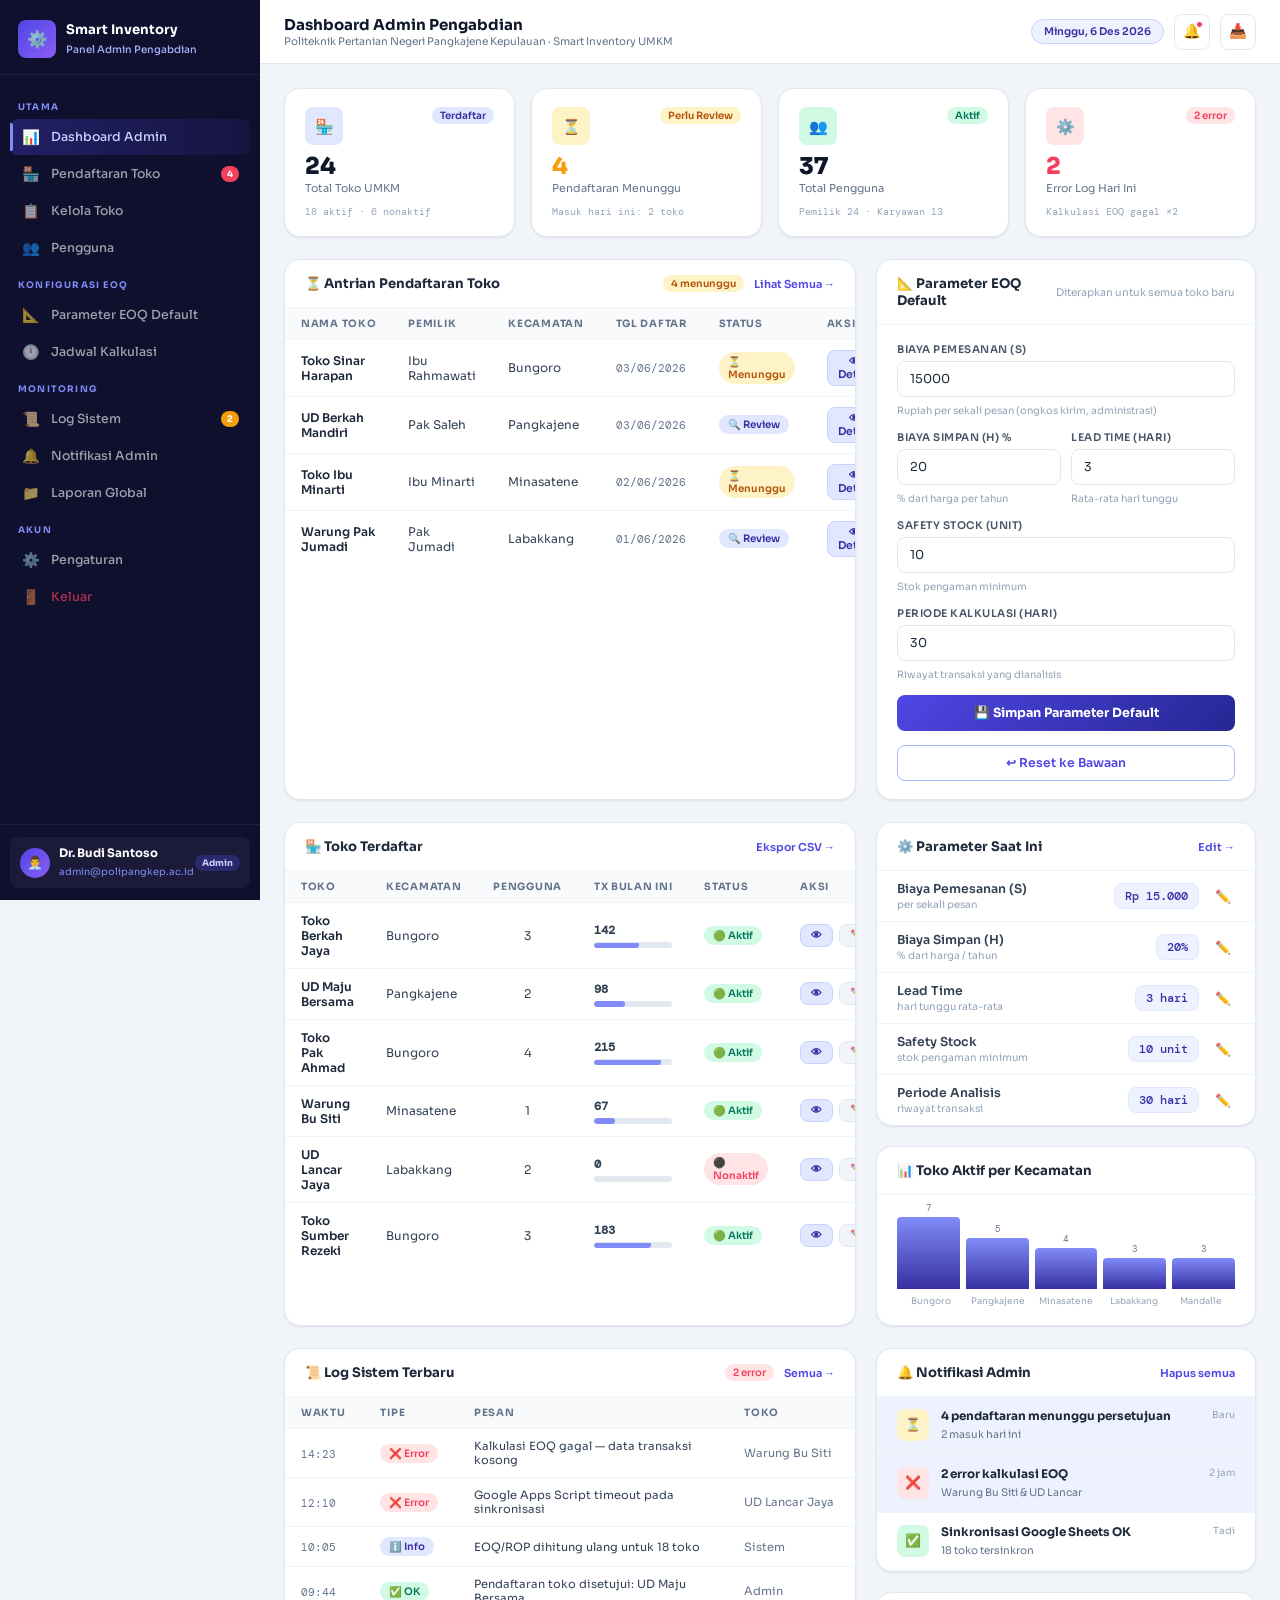
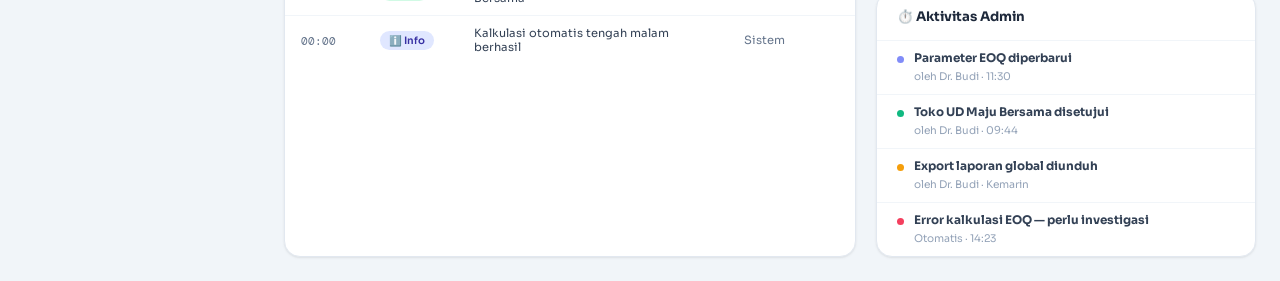
==== admin.html @ 061afb1c "Add files via upload" ====
<!DOCTYPE html>
<html lang="id">
<head>
  <meta charset="UTF-8" />
  <meta name="viewport" content="width=device-width, initial-scale=1.0" />
  <title>Admin Pengabdian — Smart Inventory UMKM Pangkep</title>
  <link rel="preconnect" href="https://fonts.googleapis.com" />
  <link href="https://fonts.googleapis.com/css2?family=Sora:wght@400;500;600;700;800&family=DM+Mono:wght@400;500&display=swap" rel="stylesheet" />
  <style>
    :root {
      --indigo-950: #0f0f2e;
      --indigo-900: #13143d;
      --indigo-800: #1a1c52;
      --indigo-700: #252793;
      --indigo-600: #3730a3;
      --indigo-500: #4f46e5;
      --indigo-400: #818cf8;
      --indigo-300: #a5b4fc;
      --indigo-200: #c7d2fe;
      --indigo-100: #e0e7ff;
      --indigo-50:  #eef2ff;

      --violet-500: #8b5cf6;
      --violet-100: #ede9fe;

      --emerald-500: #10b981;
      --emerald-100: #d1fae5;
      --emerald-50:  #ecfdf5;

      --amber-500: #f59e0b;
      --amber-400: #fbbf24;
      --amber-100: #fef3c7;

      --rose-500:  #f43f5e;
      --rose-100:  #ffe4e6;

      --slate-900: #0f172a;
      --slate-800: #1e293b;
      --slate-700: #334155;
      --slate-600: #475569;
      --slate-500: #64748b;
      --slate-400: #94a3b8;
      --slate-300: #cbd5e1;
      --slate-200: #e2e8f0;
      --slate-100: #f1f5f9;
      --slate-50:  #f8fafc;
      --white:     #ffffff;

      --sidebar-w: 260px;
      --topbar-h:  64px;
      --r-sm: 8px; --r-md: 12px; --r-lg: 16px;
      --shadow-sm: 0 1px 3px rgba(0,0,0,.06),0 1px 2px rgba(0,0,0,.04);
      --shadow-md: 0 4px 12px rgba(0,0,0,.08),0 2px 4px rgba(0,0,0,.04);
    }

    *, *::before, *::after { box-sizing: border-box; margin: 0; padding: 0; }
    html { font-size: 15px; }
    body {
      font-family: 'Sora', sans-serif;
      background: var(--slate-100);
      color: var(--slate-800);
      min-height: 100vh;
      display: flex;
    }

    /* ── SIDEBAR ── */
    .sidebar {
      width: var(--sidebar-w);
      min-height: 100vh;
      background: var(--indigo-950);
      position: fixed; top: 0; left: 0;
      display: flex; flex-direction: column;
      z-index: 100;
      transition: transform .3s;
    }
    .sb-brand {
      padding: 20px 18px 16px;
      border-bottom: 1px solid rgba(255,255,255,.07);
      display: flex; align-items: center; gap: 10px;
    }
    .sb-brand-icon {
      width: 38px; height: 38px;
      background: linear-gradient(135deg, var(--indigo-500), var(--violet-500));
      border-radius: var(--r-sm);
      display: grid; place-items: center;
      font-size: 1.1rem; flex-shrink: 0;
    }
    .sb-brand-text strong { display: block; font-size: .88rem; font-weight: 700; color: var(--white); }
    .sb-brand-text span   { font-size: .68rem; color: var(--indigo-300); font-weight: 500; }

    .sb-nav { flex: 1; padding: 14px 10px; display: flex; flex-direction: column; gap: 1px; overflow-y: auto; }
    .sb-section { font-size: .6rem; font-weight: 700; letter-spacing: 1.2px; text-transform: uppercase; color: var(--indigo-400); padding: 12px 8px 5px; }
    .sb-item {
      display: flex; align-items: center; gap: 10px;
      padding: 9px 11px; border-radius: var(--r-sm);
      color: rgba(255,255,255,.6); font-size: .83rem; font-weight: 500;
      cursor: pointer; text-decoration: none;
      transition: background .15s, color .15s;
      position: relative;
    }
    .sb-item:hover { background: rgba(255,255,255,.06); color: var(--white); }
    .sb-item.active {
      background: linear-gradient(90deg, rgba(79,70,229,.3), rgba(79,70,229,.1));
      color: var(--indigo-200);
    }
    .sb-item.active::before {
      content: ''; position: absolute; left: 0; top: 4px; bottom: 4px;
      width: 3px; background: var(--indigo-400); border-radius: 0 2px 2px 0;
    }
    .sb-icon { font-size: .95rem; width: 20px; text-align: center; flex-shrink: 0; }
    .sb-badge {
      margin-left: auto; background: var(--rose-500); color: white;
      font-size: .6rem; font-weight: 700; padding: 2px 6px; border-radius: 20px;
    }
    .sb-badge.amber { background: var(--amber-500); }

    .sb-footer {
      padding: 12px 10px;
      border-top: 1px solid rgba(255,255,255,.07);
    }
    .sb-profile {
      display: flex; align-items: center; gap: 9px;
      padding: 9px 10px; border-radius: var(--r-sm);
      background: rgba(255,255,255,.05); cursor: pointer;
      transition: background .15s;
    }
    .sb-profile:hover { background: rgba(255,255,255,.09); }
    .sb-avatar {
      width: 30px; height: 30px; border-radius: 50%;
      background: linear-gradient(135deg, var(--indigo-500), var(--violet-500));
      display: grid; place-items: center; font-size: .85rem; flex-shrink: 0;
    }
    .sb-profile-meta { flex: 1; min-width: 0; }
    .sb-profile-meta strong { display: block; font-size: .78rem; color: var(--white); white-space: nowrap; overflow: hidden; text-overflow: ellipsis; }
    .sb-profile-meta span { font-size: .65rem; color: var(--indigo-400); }
    .sb-role-chip {
      font-size: .6rem; font-weight: 700; padding: 2px 7px;
      background: rgba(79,70,229,.3); color: var(--indigo-200);
      border-radius: 20px; white-space: nowrap;
    }

    /* ── MAIN ── */
    .main { margin-left: var(--sidebar-w); flex: 1; display: flex; flex-direction: column; min-height: 100vh; }

    /* ── TOPBAR ── */
    .topbar {
      height: var(--topbar-h); background: var(--white);
      border-bottom: 1px solid var(--slate-200);
      display: flex; align-items: center; padding: 0 24px; gap: 14px;
      position: sticky; top: 0; z-index: 50;
    }
    .topbar-title { flex: 1; }
    .topbar-title h1 { font-size: 1rem; font-weight: 700; color: var(--slate-900); }
    .topbar-title p  { font-size: .7rem; color: var(--slate-500); margin-top: 1px; }
    .tb-right { display: flex; align-items: center; gap: 10px; }
    .tb-chip {
      font-size: .7rem; font-weight: 600; padding: 5px 12px;
      border-radius: 20px; border: 1.5px solid var(--indigo-200);
      background: var(--indigo-50); color: var(--indigo-600);
    }
    .tb-btn {
      width: 36px; height: 36px; border-radius: var(--r-sm);
      border: 1px solid var(--slate-200); background: transparent;
      cursor: pointer; display: grid; place-items: center; font-size: .95rem;
      color: var(--slate-500); transition: background .14s; position: relative;
    }
    .tb-btn:hover { background: var(--slate-50); }
    .tb-dot {
      position: absolute; top: 6px; right: 6px;
      width: 7px; height: 7px; background: var(--rose-500);
      border-radius: 50%; border: 1.5px solid white;
    }

    /* ── CONTENT ── */
    .page { flex: 1; padding: 24px; display: flex; flex-direction: column; gap: 22px; }

    /* ── STATS ── */
    .stats-row { display: grid; grid-template-columns: repeat(4,1fr); gap: 16px; }
    .stat {
      background: var(--white); border-radius: var(--r-lg);
      border: 1px solid var(--slate-200); padding: 18px 20px;
      display: flex; flex-direction: column; gap: 10px;
      box-shadow: var(--shadow-sm); transition: box-shadow .2s, transform .2s;
      animation: up .4s ease both;
    }
    .stat:nth-child(1){animation-delay:.05s}
    .stat:nth-child(2){animation-delay:.10s}
    .stat:nth-child(3){animation-delay:.15s}
    .stat:nth-child(4){animation-delay:.20s}
    .stat:hover { box-shadow: var(--shadow-md); transform: translateY(-2px); }
    @keyframes up { from{opacity:0;transform:translateY(12px)} to{opacity:1;transform:translateY(0)} }
    .stat-top { display: flex; align-items: flex-start; justify-content: space-between; }
    .stat-ico {
      width: 38px; height: 38px; border-radius: var(--r-sm);
      display: grid; place-items: center; font-size: 1rem; flex-shrink: 0;
    }
    .ico-indigo { background: var(--indigo-100); color: var(--indigo-600); }
    .ico-amber  { background: var(--amber-100);  color: #b45309; }
    .ico-rose   { background: var(--rose-100);   color: var(--rose-500); }
    .ico-emerald{ background: var(--emerald-100);color: #047857; }
    .stat-val { font-size: 1.55rem; font-weight: 800; color: var(--slate-900); line-height: 1; }
    .stat-lbl { font-size: .73rem; color: var(--slate-500); margin-top: 3px; }
    .stat-sub { font-size: .68rem; color: var(--slate-400); font-family: 'DM Mono',monospace; }
    .chip-sm {
      font-size: .67rem; font-weight: 600; padding: 2px 8px; border-radius: 20px;
    }
    .chip-green  { background: var(--emerald-100); color: #047857; }
    .chip-amber  { background: var(--amber-100);   color: #b45309; }
    .chip-rose   { background: var(--rose-100);    color: var(--rose-500); }
    .chip-indigo { background: var(--indigo-100);  color: var(--indigo-600); }

    /* ── TWO-COL ── */
    .two-col   { display: grid; grid-template-columns: 1fr 380px; gap: 20px; }
    .three-col { display: grid; grid-template-columns: 1fr 1fr 1fr; gap: 20px; }

    /* ── CARD ── */
    .card {
      background: var(--white); border-radius: var(--r-lg);
      border: 1px solid var(--slate-200); box-shadow: var(--shadow-sm);
      overflow: hidden; animation: up .45s ease both; animation-delay: .25s;
    }
    .card-head {
      padding: 15px 20px; border-bottom: 1px solid var(--slate-100);
      display: flex; align-items: center; gap: 10px;
    }
    .card-head h3 { flex: 1; font-size: .88rem; font-weight: 700; color: var(--slate-800); }
    .card-head p  { font-size: .7rem; color: var(--slate-400); }
    .c-link { font-size: .73rem; color: var(--indigo-500); font-weight: 600; cursor: pointer; text-decoration: none; }
    .c-link:hover { color: var(--indigo-700); }

    /* ── TABEL ── */
    .tw { overflow-x: auto; }
    table { width: 100%; border-collapse: collapse; }
    thead th {
      background: var(--slate-50); padding: 9px 16px;
      font-size: .67rem; font-weight: 700; text-transform: uppercase;
      letter-spacing: .7px; color: var(--slate-500); text-align: left; white-space: nowrap;
    }
    tbody tr { border-top: 1px solid var(--slate-100); transition: background .1s; }
    tbody tr:hover { background: var(--slate-50); }
    tbody td { padding: 10px 16px; font-size: .8rem; color: var(--slate-700); }
    .td-bold { font-weight: 600; color: var(--slate-800); }
    .td-mono { font-family: 'DM Mono',monospace; font-size: .72rem; color: var(--slate-500); }

    /* ── STATUS BADGE ── */
    .badge { display: inline-flex; align-items: center; gap: 4px; padding: 3px 9px; border-radius: 20px; font-size: .68rem; font-weight: 600; }
    .b-pending  { background:#fef3c7; color:#b45309; }
    .b-aktif    { background: var(--emerald-100); color:#047857; }
    .b-nonaktif { background: var(--rose-100);    color:var(--rose-500); }
    .b-review   { background: var(--indigo-100);  color:var(--indigo-600); }

    /* ── ACTION BTNS ── */
    .act-row { display: flex; gap: 6px; }
    .act-btn {
      padding: 4px 10px; border-radius: var(--r-sm);
      border: 1px solid transparent; font-size: .72rem; font-weight: 600;
      cursor: pointer; font-family: inherit; transition: all .14s;
    }
    .act-approve { background: var(--emerald-100); color: #047857; border-color: #a7f3d0; }
    .act-approve:hover { background: #a7f3d0; }
    .act-reject  { background: var(--rose-100);    color: var(--rose-500); border-color: #fecdd3; }
    .act-reject:hover  { background: #fecdd3; }
    .act-view    { background: var(--indigo-100);  color: var(--indigo-600); border-color: var(--indigo-200); }
    .act-view:hover    { background: var(--indigo-200); }
    .act-edit    { background: var(--slate-100);   color: var(--slate-600); border-color: var(--slate-200); }
    .act-edit:hover    { background: var(--slate-200); }

    /* ── EOQ DEFAULT FORM ── */
    .eoq-form { padding: 18px 20px; display: flex; flex-direction: column; gap: 14px; }
    .fg { display: flex; flex-direction: column; gap: 5px; }
    .fl { font-size: .7rem; font-weight: 600; color: var(--slate-600); text-transform: uppercase; letter-spacing: .5px; }
    .fc {
      width: 100%; padding: 9px 12px;
      border: 1px solid var(--slate-200); border-radius: var(--r-sm);
      font-family: inherit; font-size: .82rem; color: var(--slate-800);
      background: var(--white); outline: none;
      transition: border-color .15s, box-shadow .15s;
    }
    .fc:focus { border-color: var(--indigo-400); box-shadow: 0 0 0 3px rgba(99,102,241,.12); }
    .fc-hint { font-size: .67rem; color: var(--slate-400); margin-top: 2px; }
    .fc-row { display: grid; grid-template-columns: 1fr 1fr; gap: 10px; }
    .btn-primary {
      width: 100%; padding: 10px;
      background: linear-gradient(135deg, var(--indigo-500), var(--indigo-700));
      color: white; border: none; border-radius: var(--r-sm);
      font-family: inherit; font-size: .84rem; font-weight: 700;
      cursor: pointer; transition: opacity .15s, transform .1s;
      display: flex; align-items: center; justify-content: center; gap: 8px;
    }
    .btn-primary:hover  { opacity: .9; }
    .btn-primary:active { transform: scale(.98); }
    .btn-secondary {
      width: 100%; padding: 9px;
      background: transparent; color: var(--indigo-500);
      border: 1.5px solid var(--indigo-300); border-radius: var(--r-sm);
      font-family: inherit; font-size: .82rem; font-weight: 600;
      cursor: pointer; transition: background .14s;
    }
    .btn-secondary:hover { background: var(--indigo-50); }

    /* ── EOQ PARAM TABLE ── */
    .eoq-params { display: flex; flex-direction: column; }
    .eoq-param-row {
      display: flex; align-items: center; padding: 10px 20px;
      border-bottom: 1px solid var(--slate-100); gap: 12px;
      transition: background .1s;
    }
    .eoq-param-row:hover { background: var(--slate-50); }
    .eoq-param-row:last-child { border-bottom: none; }
    .epr-left { flex: 1; }
    .epr-name { font-size: .82rem; font-weight: 600; color: var(--slate-700); }
    .epr-desc { font-size: .68rem; color: var(--slate-400); margin-top: 1px; }
    .epr-val {
      font-family: 'DM Mono',monospace; font-size: .82rem; font-weight: 500;
      color: var(--indigo-600); background: var(--indigo-50);
      padding: 4px 10px; border-radius: var(--r-sm);
      border: 1px solid var(--indigo-100); white-space: nowrap;
    }
    .epr-edit { background: none; border: none; cursor: pointer; font-size: .85rem; color: var(--slate-400); padding: 4px; border-radius: 4px; transition: color .12s, background .12s; }
    .epr-edit:hover { color: var(--indigo-500); background: var(--indigo-50); }

    /* ── PROGRESS BAR ── */
    .prog-wrap { height: 6px; background: var(--slate-200); border-radius: 3px; overflow: hidden; margin-top: 4px; }
    .prog-fill  { height: 100%; border-radius: 3px; transition: width .6s ease; }

    /* ── ACTIVITY TINY ── */
    .tiny-feed { display: flex; flex-direction: column; max-height: 320px; overflow-y: auto; }
    .tiny-item {
      display: flex; align-items: flex-start; gap: 10px;
      padding: 10px 20px; border-bottom: 1px solid var(--slate-100);
      transition: background .1s;
    }
    .tiny-item:hover { background: var(--slate-50); }
    .tiny-item:last-child { border-bottom: none; }
    .tiny-dot { width: 7px; height: 7px; border-radius: 50%; margin-top: 5px; flex-shrink: 0; }
    .d-indigo  { background: var(--indigo-400); }
    .d-emerald { background: var(--emerald-500); }
    .d-amber   { background: var(--amber-500); }
    .d-rose    { background: var(--rose-500); }
    .tiny-body { flex: 1; }
    .tiny-body strong { font-size: .79rem; color: var(--slate-700); display: block; }
    .tiny-body span   { font-size: .7rem; color: var(--slate-400); }
    .tiny-time { font-size: .67rem; color: var(--slate-400); white-space: nowrap; }

    /* ── NOTIF PANEL ── */
    .alert-row {
      display: flex; gap: 12px; padding: 12px 20px;
      border-bottom: 1px solid var(--slate-100); align-items: flex-start;
      transition: background .1s; cursor: pointer;
    }
    .alert-row:hover { background: var(--slate-50); }
    .alert-row.unread { background: var(--indigo-50); }
    .alert-ico {
      width: 32px; height: 32px; border-radius: var(--r-sm);
      display: grid; place-items: center; font-size: .85rem; flex-shrink: 0;
    }
    .alert-body { flex: 1; }
    .alert-body strong { font-size: .79rem; color: var(--slate-800); display: block; }
    .alert-body span   { font-size: .7rem; color: var(--slate-500); }
    .alert-t { font-size: .65rem; color: var(--slate-400); white-space: nowrap; }

    /* ── CHART MINI ── */
    .mini-chart { padding: 14px 20px 18px; }
    .mc-labels { display: flex; justify-content: space-between; font-size: .65rem; color: var(--slate-400); margin-top: 6px; }
    .mc-bars { display: flex; align-items: flex-end; gap: 6px; height: 80px; }
    .mc-bar-wrap { flex: 1; display: flex; flex-direction: column; align-items: center; gap: 3px; }
    .mc-bar {
      width: 100%; border-radius: 4px 4px 0 0;
      transition: opacity .15s; cursor: pointer;
    }
    .mc-bar:hover { opacity: .8; }
    .mc-bar-lbl { font-size: .63rem; color: var(--slate-500); font-family: 'DM Mono',monospace; }

    /* ── MODAL OVERLAY ── */
    .modal-bg {
      display: none; position: fixed; inset: 0;
      background: rgba(15,23,42,.5); backdrop-filter: blur(4px);
      z-index: 500; align-items: center; justify-content: center;
    }
    .modal-bg.open { display: flex; animation: fadeIn .2s ease; }
    @keyframes fadeIn { from{opacity:0} to{opacity:1} }
    .modal {
      background: var(--white); border-radius: var(--r-lg); width: 460px; max-width: 96vw;
      box-shadow: 0 20px 60px rgba(0,0,0,.15); animation: scaleIn .2s ease;
    }
    @keyframes scaleIn { from{transform:scale(.95);opacity:0} to{transform:scale(1);opacity:1} }
    .modal-head {
      padding: 18px 20px; border-bottom: 1px solid var(--slate-200);
      display: flex; align-items: center; gap: 10px;
    }
    .modal-head h3 { flex: 1; font-size: .92rem; font-weight: 700; }
    .modal-close {
      background: none; border: none; cursor: pointer; font-size: 1.1rem;
      color: var(--slate-400); transition: color .12s;
    }
    .modal-close:hover { color: var(--slate-700); }
    .modal-body { padding: 20px; display: flex; flex-direction: column; gap: 14px; }
    .modal-info-row { display: flex; align-items: flex-start; gap: 12px; }
    .modal-info-icon {
      width: 38px; height: 38px; border-radius: var(--r-sm);
      background: var(--indigo-100); color: var(--indigo-600);
      display: grid; place-items: center; font-size: 1rem; flex-shrink: 0;
    }
    .modal-info-text strong { font-size: .85rem; color: var(--slate-800); display: block; }
    .modal-info-text span   { font-size: .75rem; color: var(--slate-500); }
    .modal-detail-grid { display: grid; grid-template-columns: 1fr 1fr; gap: 10px; }
    .modal-detail-item { background: var(--slate-50); border-radius: var(--r-sm); padding: 10px 12px; }
    .modal-detail-item .key { font-size: .67rem; text-transform: uppercase; letter-spacing: .5px; color: var(--slate-500); font-weight: 600; }
    .modal-detail-item .val { font-size: .82rem; font-weight: 600; color: var(--slate-700); margin-top: 3px; }
    .modal-foot { padding: 14px 20px; border-top: 1px solid var(--slate-100); display: flex; gap: 10px; }
    .btn-approve { flex: 1; padding: 10px; background: var(--emerald-500); color: white; border: none; border-radius: var(--r-sm); font-family: inherit; font-size: .83rem; font-weight: 700; cursor: pointer; transition: opacity .14s; }
    .btn-approve:hover { opacity: .88; }
    .btn-reject  { flex: 1; padding: 10px; background: var(--rose-100); color: var(--rose-500); border: 1px solid #fecdd3; border-radius: var(--r-sm); font-family: inherit; font-size: .83rem; font-weight: 700; cursor: pointer; transition: background .14s; }
    .btn-reject:hover { background: #fecdd3; }

    /* ── MOBILE ── */
    .mob-overlay { display: none; position: fixed; inset: 0; background: rgba(0,0,0,.4); z-index: 99; }
    .mob-toggle {
      display: none; position: fixed; bottom: 20px; right: 20px;
      width: 46px; height: 46px; background: var(--indigo-600); border-radius: 50%;
      border: none; color: white; font-size: 1.2rem; cursor: pointer; z-index: 200;
      box-shadow: 0 4px 16px rgba(79,70,229,.4);
    }
    ::-webkit-scrollbar { width: 5px; height: 5px; }
    ::-webkit-scrollbar-thumb { background: var(--slate-300); border-radius: 10px; }

    @media(max-width:1100px) {
      .stats-row { grid-template-columns: repeat(2,1fr); }
      .two-col, .three-col { grid-template-columns: 1fr; }
    }
    @media(max-width:768px) {
      .sidebar { transform: translateX(-100%); }
      .sidebar.open { transform: translateX(0); }
      .mob-overlay.open { display: block; }
      .main { margin-left: 0; }
      .mob-toggle { display: grid; place-items: center; }
      .page { padding: 14px; }
    }
  </style>
</head>
<body>

<div class="mob-overlay" id="overlay" onclick="toggleSB()"></div>

<!-- ═══ SIDEBAR ═══ -->
<aside class="sidebar" id="sidebar">
  <div class="sb-brand">
    <div class="sb-brand-icon">⚙️</div>
    <div class="sb-brand-text">
      <strong>Smart Inventory</strong>
      <span>Panel Admin Pengabdian</span>
    </div>
  </div>

  <nav class="sb-nav">
    <div class="sb-section">Utama</div>
    <a class="sb-item active" onclick="nav(this,'dashboard')">
      <span class="sb-icon">📊</span> Dashboard Admin
    </a>
    <a class="sb-item" onclick="nav(this,'pendaftaran')">
      <span class="sb-icon">🏪</span> Pendaftaran Toko
      <span class="sb-badge">4</span>
    </a>
    <a class="sb-item" onclick="nav(this,'toko')">
      <span class="sb-icon">📋</span> Kelola Toko
    </a>
    <a class="sb-item" onclick="nav(this,'pengguna')">
      <span class="sb-icon">👥</span> Pengguna
    </a>

    <div class="sb-section">Konfigurasi EOQ</div>
    <a class="sb-item" onclick="nav(this,'eoq-default')">
      <span class="sb-icon">📐</span> Parameter EOQ Default
    </a>
    <a class="sb-item" onclick="nav(this,'jadwal')">
      <span class="sb-icon">🕛</span> Jadwal Kalkulasi
    </a>

    <div class="sb-section">Monitoring</div>
    <a class="sb-item" onclick="nav(this,'log')">
      <span class="sb-icon">📜</span> Log Sistem
      <span class="sb-badge amber">2</span>
    </a>
    <a class="sb-item" onclick="nav(this,'notif-admin')">
      <span class="sb-icon">🔔</span> Notifikasi Admin
    </a>
    <a class="sb-item" onclick="nav(this,'laporan')">
      <span class="sb-icon">📁</span> Laporan Global
    </a>

    <div class="sb-section">Akun</div>
    <a class="sb-item" onclick="nav(this,'pengaturan')">
      <span class="sb-icon">⚙️</span> Pengaturan
    </a>
    <a class="sb-item" onclick="doLogout()" style="color:rgba(244,63,94,.7)">
      <span class="sb-icon">🚪</span> Keluar
    </a>
  </nav>

  <div class="sb-footer">
    <div class="sb-profile">
      <div class="sb-avatar">👨‍💼</div>
      <div class="sb-profile-meta">
        <strong>Dr. Budi Santoso</strong>
        <span>admin@polipangkep.ac.id</span>
      </div>
      <span class="sb-role-chip">Admin</span>
    </div>
  </div>
</aside>

<!-- ═══ MAIN ═══ -->
<div class="main">

  <header class="topbar">
    <div class="topbar-title">
      <h1 id="page-title">Dashboard Admin Pengabdian</h1>
      <p id="page-sub">Politeknik Pertanian Negeri Pangkajene Kepulauan · Smart Inventory UMKM</p>
    </div>
    <div class="tb-right">
      <span class="tb-chip" id="today-label"></span>
      <button class="tb-btn">🔔<span class="tb-dot"></span></button>
      <button class="tb-btn">📥</button>
    </div>
  </header>

  <main class="page">

    <!-- STATS -->
    <div class="stats-row">
      <div class="stat">
        <div class="stat-top">
          <div class="stat-ico ico-indigo">🏪</div>
          <span class="chip-sm chip-indigo">Terdaftar</span>
        </div>
        <div><div class="stat-val">24</div><div class="stat-lbl">Total Toko UMKM</div></div>
        <div class="stat-sub">18 aktif · 6 nonaktif</div>
      </div>
      <div class="stat">
        <div class="stat-top">
          <div class="stat-ico ico-amber">⏳</div>
          <span class="chip-sm chip-amber">Perlu Review</span>
        </div>
        <div><div class="stat-val" style="color:var(--amber-500)">4</div><div class="stat-lbl">Pendaftaran Menunggu</div></div>
        <div class="stat-sub">Masuk hari ini: 2 toko</div>
      </div>
      <div class="stat">
        <div class="stat-top">
          <div class="stat-ico ico-emerald">👥</div>
          <span class="chip-sm chip-green">Aktif</span>
        </div>
        <div><div class="stat-val">37</div><div class="stat-lbl">Total Pengguna</div></div>
        <div class="stat-sub">Pemilik 24 · Karyawan 13</div>
      </div>
      <div class="stat">
        <div class="stat-top">
          <div class="stat-ico ico-rose">⚙️</div>
          <span class="chip-sm chip-rose">2 error</span>
        </div>
        <div><div class="stat-val" style="color:var(--rose-500)">2</div><div class="stat-lbl">Error Log Hari Ini</div></div>
        <div class="stat-sub">Kalkulasi EOQ gagal ×2</div>
      </div>
    </div>

    <!-- ROW 2: TABEL PENDAFTARAN + FORM EOQ DEFAULT -->
    <div class="two-col">

      <!-- TABEL PENDAFTARAN TOKO -->
      <div class="card">
        <div class="card-head">
          <h3>⏳ Antrian Pendaftaran Toko</h3>
          <span class="chip-sm chip-amber">4 menunggu</span>
          <a class="c-link" style="margin-left:auto">Lihat Semua →</a>
        </div>
        <div class="tw">
          <table>
            <thead>
              <tr>
                <th>Nama Toko</th>
                <th>Pemilik</th>
                <th>Kecamatan</th>
                <th>Tgl Daftar</th>
                <th>Status</th>
                <th>Aksi</th>
              </tr>
            </thead>
            <tbody id="tbl-pendaftaran"></tbody>
          </table>
        </div>
      </div>

      <!-- FORM EOQ DEFAULT -->
      <div class="card">
        <div class="card-head">
          <h3>📐 Parameter EOQ Default</h3>
          <p>Diterapkan untuk semua toko baru</p>
        </div>
        <div class="eoq-form">
          <div class="fg">
            <span class="fl">Biaya Pemesanan (S)</span>
            <input class="fc" type="number" id="eoq-s" value="15000" placeholder="cth: 15000" />
            <span class="fc-hint">Rupiah per sekali pesan (ongkos kirim, administrasi)</span>
          </div>
          <div class="fc-row">
            <div class="fg">
              <span class="fl">Biaya Simpan (H) %</span>
              <input class="fc" type="number" id="eoq-h" value="20" placeholder="cth: 20" />
              <span class="fc-hint">% dari harga per tahun</span>
            </div>
            <div class="fg">
              <span class="fl">Lead Time (hari)</span>
              <input class="fc" type="number" id="eoq-lt" value="3" placeholder="cth: 3" />
              <span class="fc-hint">Rata-rata hari tunggu</span>
            </div>
          </div>
          <div class="fg">
            <span class="fl">Safety Stock (unit)</span>
            <input class="fc" type="number" id="eoq-ss" value="10" placeholder="cth: 10" />
            <span class="fc-hint">Stok pengaman minimum</span>
          </div>
          <div class="fg">
            <span class="fl">Periode Kalkulasi (hari)</span>
            <input class="fc" type="number" id="eoq-period" value="30" placeholder="cth: 30" />
            <span class="fc-hint">Riwayat transaksi yang dianalisis</span>
          </div>
          <button class="btn-primary" onclick="simpanEoq()">💾 Simpan Parameter Default</button>
          <button class="btn-secondary" onclick="resetEoq()">↩ Reset ke Bawaan</button>
        </div>
      </div>
    </div>

    <!-- ROW 3: TOKO AKTIF + PARAMETER BERLAKU + MINI CHART -->
    <div class="two-col">

      <!-- TABEL TOKO AKTIF -->
      <div class="card">
        <div class="card-head">
          <h3>🏪 Toko Terdaftar</h3>
          <a class="c-link">Ekspor CSV →</a>
        </div>
        <div class="tw">
          <table>
            <thead>
              <tr>
                <th>Toko</th>
                <th>Kecamatan</th>
                <th>Pengguna</th>
                <th>Tx Bulan Ini</th>
                <th>Status</th>
                <th>Aksi</th>
              </tr>
            </thead>
            <tbody id="tbl-toko"></tbody>
          </table>
        </div>
      </div>

      <!-- PARAMETER BERLAKU + CHART -->
      <div style="display:flex;flex-direction:column;gap:20px;">

        <!-- PARAMETER BERLAKU -->
        <div class="card">
          <div class="card-head"><h3>⚙️ Parameter Saat Ini</h3><a class="c-link">Edit →</a></div>
          <div class="eoq-params" id="eoq-params-list"></div>
        </div>

        <!-- MINI BAR CHART -->
        <div class="card">
          <div class="card-head"><h3>📊 Toko Aktif per Kecamatan</h3></div>
          <div class="mini-chart">
            <div class="mc-bars" id="mc-bars"></div>
            <div class="mc-labels" id="mc-labels"></div>
          </div>
        </div>

      </div>
    </div>

    <!-- ROW 4: LOG SISTEM + NOTIFIKASI ADMIN -->
    <div class="two-col">

      <!-- LOG SISTEM -->
      <div class="card">
        <div class="card-head">
          <h3>📜 Log Sistem Terbaru</h3>
          <span class="chip-sm chip-rose">2 error</span>
          <a class="c-link" style="margin-left:auto">Semua →</a>
        </div>
        <div class="tw">
          <table>
            <thead><tr><th>Waktu</th><th>Tipe</th><th>Pesan</th><th>Toko</th></tr></thead>
            <tbody id="tbl-log"></tbody>
          </table>
        </div>
      </div>

      <!-- NOTIF ADMIN + AKTIVITAS -->
      <div style="display:flex;flex-direction:column;gap:20px;">
        <div class="card">
          <div class="card-head"><h3>🔔 Notifikasi Admin</h3><a class="c-link">Hapus semua</a></div>
          <div id="notif-admin"></div>
        </div>
        <div class="card">
          <div class="card-head"><h3>⏱️ Aktivitas Admin</h3></div>
          <div class="tiny-feed" id="tiny-feed"></div>
        </div>
      </div>
    </div>

  </main>
</div>

<button class="mob-toggle" onclick="toggleSB()">☰</button>

<!-- MODAL DETAIL PENDAFTARAN -->
<div class="modal-bg" id="modal-bg" onclick="closeModal(event)">
  <div class="modal" id="modal">
    <div class="modal-head">
      <span style="font-size:1.2rem">🏪</span>
      <h3 id="modal-title">Detail Pendaftaran Toko</h3>
      <button class="modal-close" onclick="closeModal()">✕</button>
    </div>
    <div class="modal-body">
      <div class="modal-info-row">
        <div class="modal-info-icon">🏪</div>
        <div class="modal-info-text">
          <strong id="modal-nama">Toko Sinar Harapan</strong>
          <span id="modal-pemilik">Pemilik: Ibu Rahmawati</span>
        </div>
      </div>
      <div class="modal-detail-grid">
        <div class="modal-detail-item"><div class="key">Kecamatan</div><div class="val" id="md-kec">—</div></div>
        <div class="modal-detail-item"><div class="key">No. HP</div><div class="val" id="md-hp">—</div></div>
        <div class="modal-detail-item"><div class="key">Jenis Usaha</div><div class="val" id="md-jenis">—</div></div>
        <div class="modal-detail-item"><div class="key">Tgl Daftar</div><div class="val" id="md-tgl">—</div></div>
        <div class="modal-detail-item"><div class="key">Estimasi Barang</div><div class="val" id="md-barang">—</div></div>
        <div class="modal-detail-item"><div class="key">Status</div><div class="val" id="md-status">—</div></div>
      </div>
      <div class="fg">
        <span class="fl">Catatan Persetujuan (opsional)</span>
        <textarea class="fc" id="modal-note" rows="2" placeholder="Catatan untuk pemilik toko..."></textarea>
      </div>
    </div>
    <div class="modal-foot">
      <button class="btn-approve" onclick="approveModal()">✅ Setujui Pendaftaran</button>
      <button class="btn-reject"  onclick="rejectModal()">❌ Tolak</button>
    </div>
  </div>
</div>

<!-- ═══ SCRIPT ═══ -->
<script>
  /* ── DATA ── */
  const pendaftaranData = [
    { id:1, nama:'Toko Sinar Harapan',   pemilik:'Ibu Rahmawati', kec:'Bungoro',    tgl:'03/06/2026', status:'pending',  hp:'0812-3456-7890', jenis:'Sembako', barang:'~35 item' },
    { id:2, nama:'UD Berkah Mandiri',    pemilik:'Pak Saleh',     kec:'Pangkajene', tgl:'03/06/2026', status:'review',   hp:'0813-2222-3333', jenis:'Kelontong','barang':'~50 item' },
    { id:3, nama:'Toko Ibu Minarti',     pemilik:'Ibu Minarti',   kec:'Minasatene', tgl:'02/06/2026', status:'pending',  hp:'0815-4444-5555', jenis:'Sembako', barang:'~20 item' },
    { id:4, nama:'Warung Pak Jumadi',    pemilik:'Pak Jumadi',    kec:'Labakkang',  tgl:'01/06/2026', status:'review',   hp:'0817-6666-7777', jenis:'Warung',  barang:'~15 item' },
  ];

  const tokoData = [
    { nama:'Toko Berkah Jaya',   kec:'Bungoro',    pengguna:3, tx:142, status:'aktif'    },
    { nama:'UD Maju Bersama',    kec:'Pangkajene', pengguna:2, tx:98,  status:'aktif'    },
    { nama:'Toko Pak Ahmad',     kec:'Bungoro',    pengguna:4, tx:215, status:'aktif'    },
    { nama:'Warung Bu Siti',     kec:'Minasatene', pengguna:1, tx:67,  status:'aktif'    },
    { nama:'UD Lancar Jaya',     kec:'Labakkang',  pengguna:2, tx:0,   status:'nonaktif' },
    { nama:'Toko Sumber Rezeki', kec:'Bungoro',    pengguna:3, tx:183, status:'aktif'    },
  ];

  const logData = [
    { waktu:'14:23', tipe:'error',   pesan:'Kalkulasi EOQ gagal — data transaksi kosong',  toko:'Warung Bu Siti'  },
    { waktu:'12:10', tipe:'error',   pesan:'Google Apps Script timeout pada sinkronisasi',  toko:'UD Lancar Jaya'  },
    { waktu:'10:05', tipe:'info',    pesan:'EOQ/ROP dihitung ulang untuk 18 toko',          toko:'Sistem'          },
    { waktu:'09:44', tipe:'success', pesan:'Pendaftaran toko disetujui: UD Maju Bersama',   toko:'Admin'           },
    { waktu:'00:00', tipe:'info',    pesan:'Kalkulasi otomatis tengah malam berhasil',       toko:'Sistem'          },
  ];

  const eoqParams = [
    { nama:'Biaya Pemesanan (S)', desc:'per sekali pesan',     val:'Rp 15.000' },
    { nama:'Biaya Simpan (H)',    desc:'% dari harga / tahun', val:'20%'       },
    { nama:'Lead Time',           desc:'hari tunggu rata-rata', val:'3 hari'   },
    { nama:'Safety Stock',        desc:'stok pengaman minimum', val:'10 unit'  },
    { nama:'Periode Analisis',    desc:'riwayat transaksi',     val:'30 hari'  },
  ];

  const notifAdminData = [
    { ico:'⏳', bg:'var(--amber-100)', col:'#b45309', judul:'4 pendaftaran menunggu persetujuan', ket:'2 masuk hari ini', waktu:'Baru', unread:true  },
    { ico:'❌', bg:'var(--rose-100)',  col:'var(--rose-500)', judul:'2 error kalkulasi EOQ',      ket:'Warung Bu Siti & UD Lancar', waktu:'2 jam', unread:true  },
    { ico:'✅', bg:'var(--emerald-100)','col':'#047857', judul:'Sinkronisasi Google Sheets OK',  ket:'18 toko tersinkron', waktu:'Tadi', unread:false },
  ];

  const actData = [
    { dot:'d-indigo',  txt:'Parameter EOQ diperbarui',                sub:'oleh Dr. Budi · 11:30', },
    { dot:'d-emerald', txt:'Toko UD Maju Bersama disetujui',          sub:'oleh Dr. Budi · 09:44', },
    { dot:'d-amber',   txt:'Export laporan global diunduh',           sub:'oleh Dr. Budi · Kemarin', },
    { dot:'d-rose',    txt:'Error kalkulasi EOQ — perlu investigasi', sub:'Otomatis · 14:23', },
  ];

  const kecData = [
    { kec:'Bungoro',    n:7 }, { kec:'Pangkajene', n:5 },
    { kec:'Minasatene', n:4 }, { kec:'Labakkang',  n:3 }, { kec:'Mandalle', n:3 },
  ];

  /* ── TANGGAL ── */
  const hariArr  = ['Minggu','Senin','Selasa','Rabu','Kamis','Jumat','Sabtu'];
  const bulanArr = ['Jan','Feb','Mar','Apr','Mei','Jun','Jul','Agu','Sep','Okt','Nov','Des'];
  const now = new Date();
  document.getElementById('today-label').textContent =
    `${hariArr[now.getDay()]}, ${now.getDate()} ${bulanArr[now.getMonth()]} ${now.getFullYear()}`;

  /* ── RENDER PENDAFTARAN ── */
  function renderPendaftaran() {
    document.getElementById('tbl-pendaftaran').innerHTML = pendaftaranData.map(p => `
      <tr>
        <td class="td-bold">${p.nama}</td>
        <td>${p.pemilik}</td>
        <td>${p.kec}</td>
        <td><span class="td-mono">${p.tgl}</span></td>
        <td><span class="badge ${p.status === 'pending' ? 'b-pending' : 'b-review'}">${p.status === 'pending' ? '⏳ Menunggu' : '🔍 Review'}</span></td>
        <td>
          <div class="act-row">
            <button class="act-btn act-view" onclick="openModal(${p.id})">👁 Detail</button>
            <button class="act-btn act-approve" onclick="quickApprove(${p.id})">✅</button>
            <button class="act-btn act-reject"  onclick="quickReject(${p.id})">❌</button>
          </div>
        </td>
      </tr>`).join('');
  }

  /* ── RENDER TOKO ── */
  function renderToko() {
    document.getElementById('tbl-toko').innerHTML = tokoData.map(t => {
      const persen = Math.min(100, Math.round(t.tx / 250 * 100));
      return `<tr>
        <td class="td-bold">${t.nama}</td>
        <td>${t.kec}</td>
        <td style="text-align:center">${t.pengguna}</td>
        <td>
          <span style="font-family:'DM Mono',monospace;font-size:.78rem;font-weight:600;">${t.tx}</span>
          <div class="prog-wrap"><div class="prog-fill" style="width:${persen}%;background:var(--indigo-400)"></div></div>
        </td>
        <td><span class="badge ${t.status === 'aktif' ? 'b-aktif' : 'b-nonaktif'}">${t.status === 'aktif' ? '🟢 Aktif' : '⚫ Nonaktif'}</span></td>
        <td>
          <div class="act-row">
            <button class="act-btn act-view">👁</button>
            <button class="act-btn act-edit">✏️</button>
          </div>
        </td>
      </tr>`;
    }).join('');
  }

  /* ── RENDER LOG ── */
  function renderLog() {
    const typeStyle = { error: 'b-nonaktif', info: 'b-review', success: 'b-aktif' };
    const typeLabel = { error: '❌ Error', info: 'ℹ️ Info', success: '✅ OK' };
    document.getElementById('tbl-log').innerHTML = logData.map(l => `
      <tr>
        <td><span class="td-mono">${l.waktu}</span></td>
        <td><span class="badge ${typeStyle[l.tipe]}">${typeLabel[l.tipe]}</span></td>
        <td style="max-width:260px;white-space:normal;font-size:.76rem">${l.pesan}</td>
        <td style="font-size:.76rem;color:var(--slate-500)">${l.toko}</td>
      </tr>`).join('');
  }

  /* ── RENDER EOQ PARAMS ── */
  function renderEoqParams() {
    document.getElementById('eoq-params-list').innerHTML = eoqParams.map(p => `
      <div class="eoq-param-row">
        <div class="epr-left">
          <div class="epr-name">${p.nama}</div>
          <div class="epr-desc">${p.desc}</div>
        </div>
        <div class="epr-val">${p.val}</div>
        <button class="epr-edit" title="Edit">✏️</button>
      </div>`).join('');
  }

  /* ── RENDER MINI CHART ── */
  function renderChart() {
    const maxN = Math.max(...kecData.map(k => k.n));
    document.getElementById('mc-bars').innerHTML = kecData.map(k => {
      const h = Math.round((k.n / maxN) * 72);
      return `<div class="mc-bar-wrap">
        <span class="mc-bar-lbl">${k.n}</span>
        <div class="mc-bar" style="height:${h}px;background:linear-gradient(180deg,var(--indigo-400),var(--indigo-600))"></div>
      </div>`;
    }).join('');
    document.getElementById('mc-labels').innerHTML = kecData.map(k =>
      `<span style="text-align:center;flex:1;font-size:.6rem">${k.kec}</span>`).join('');
  }

  /* ── RENDER NOTIF ── */
  function renderNotif() {
    document.getElementById('notif-admin').innerHTML = notifAdminData.map(n => `
      <div class="alert-row ${n.unread ? 'unread' : ''}">
        <div class="alert-ico" style="background:${n.bg};color:${n.col}">${n.ico}</div>
        <div class="alert-body"><strong>${n.judul}</strong><span>${n.ket}</span></div>
        <span class="alert-t">${n.waktu}</span>
      </div>`).join('');
  }

  /* ── RENDER AKTIVITAS ── */
  function renderActivity() {
    document.getElementById('tiny-feed').innerHTML = actData.map(a => `
      <div class="tiny-item">
        <div class="tiny-dot ${a.dot}"></div>
        <div class="tiny-body"><strong>${a.txt}</strong><span>${a.sub}</span></div>
      </div>`).join('');
  }

  /* ── MODAL ── */
  let activeId = null;
  function openModal(id) {
    activeId = id;
    const p = pendaftaranData.find(x => x.id === id);
    document.getElementById('modal-nama').textContent    = p.nama;
    document.getElementById('modal-pemilik').textContent = 'Pemilik: ' + p.pemilik;
    document.getElementById('md-kec').textContent        = p.kec;
    document.getElementById('md-hp').textContent         = p.hp;
    document.getElementById('md-jenis').textContent      = p.jenis;
    document.getElementById('md-tgl').textContent        = p.tgl;
    document.getElementById('md-barang').textContent     = p.barang;
    document.getElementById('md-status').textContent     = p.status === 'pending' ? '⏳ Menunggu' : '🔍 Dalam Review';
    document.getElementById('modal-note').value          = '';
    document.getElementById('modal-bg').classList.add('open');
  }
  function closeModal(e) {
    if (!e || e.target === document.getElementById('modal-bg'))
      document.getElementById('modal-bg').classList.remove('open');
  }
  function approveModal() {
    if (!activeId) return;
    alert(`✅ Toko berhasil disetujui!\nNotifikasi WhatsApp akan dikirim ke pemilik.`);
    pendaftaranData.splice(pendaftaranData.findIndex(x => x.id === activeId), 1);
    renderPendaftaran();
    document.getElementById('modal-bg').classList.remove('open');
  }
  function rejectModal() {
    if (!activeId) return;
    const note = document.getElementById('modal-note').value;
    if (confirm('Yakin menolak pendaftaran ini?')) {
      alert(`❌ Pendaftaran ditolak.\nCatatan: ${note || '(tidak ada)'}`);
      pendaftaranData.splice(pendaftaranData.findIndex(x => x.id === activeId), 1);
      renderPendaftaran();
      document.getElementById('modal-bg').classList.remove('open');
    }
  }
  function quickApprove(id) { activeId = id; approveModal(); }
  function quickReject(id)  { activeId = id; if (confirm('Tolak pendaftaran ini?')) { pendaftaranData.splice(pendaftaranData.findIndex(x=>x.id===id),1); renderPendaftaran(); } }

  /* ── SIMPAN EOQ ── */
  function simpanEoq() {
    const btn = document.querySelector('.btn-primary');
    btn.innerHTML = '✅ Parameter Tersimpan!';
    btn.style.background = 'var(--emerald-500)';
    setTimeout(() => { btn.innerHTML = '💾 Simpan Parameter Default'; btn.style.background = ''; }, 2000);
  }
  function resetEoq() {
    document.getElementById('eoq-s').value = 15000;
    document.getElementById('eoq-h').value = 20;
    document.getElementById('eoq-lt').value = 3;
    document.getElementById('eoq-ss').value = 10;
    document.getElementById('eoq-period').value = 30;
  }

  /* ── NAV ── */
  function nav(el, page) {
    const titles = {
      dashboard:'Dashboard Admin Pengabdian', pendaftaran:'Pendaftaran Toko',
      toko:'Kelola Toko UMKM', pengguna:'Manajemen Pengguna',
      'eoq-default':'Parameter EOQ Default', jadwal:'Jadwal Kalkulasi Otomatis',
      log:'Log Sistem', 'notif-admin':'Notifikasi Admin',
      laporan:'Laporan Global', pengaturan:'Pengaturan Sistem',
    };
    document.getElementById('page-title').textContent = titles[page] || page;
    document.querySelectorAll('.sb-item').forEach(x => x.classList.remove('active'));
    el.classList.add('active');
    if (window.innerWidth <= 768) toggleSB(false);
  }
  function toggleSB(force) {
    const sb = document.getElementById('sidebar');
    const ov = document.getElementById('overlay');
    const open = force !== undefined ? force : !sb.classList.contains('open');
    sb.classList.toggle('open', open);
    ov.classList.toggle('open', open);
  }
  function doLogout() { if(confirm('Keluar dari panel admin?')) window.location.href = 'index.html'; }

  /* ── INIT ── */
  renderPendaftaran();
  renderToko();
  renderLog();
  renderEoqParams();
  renderChart();
  renderNotif();
  renderActivity();
</script>
</body>
</html>
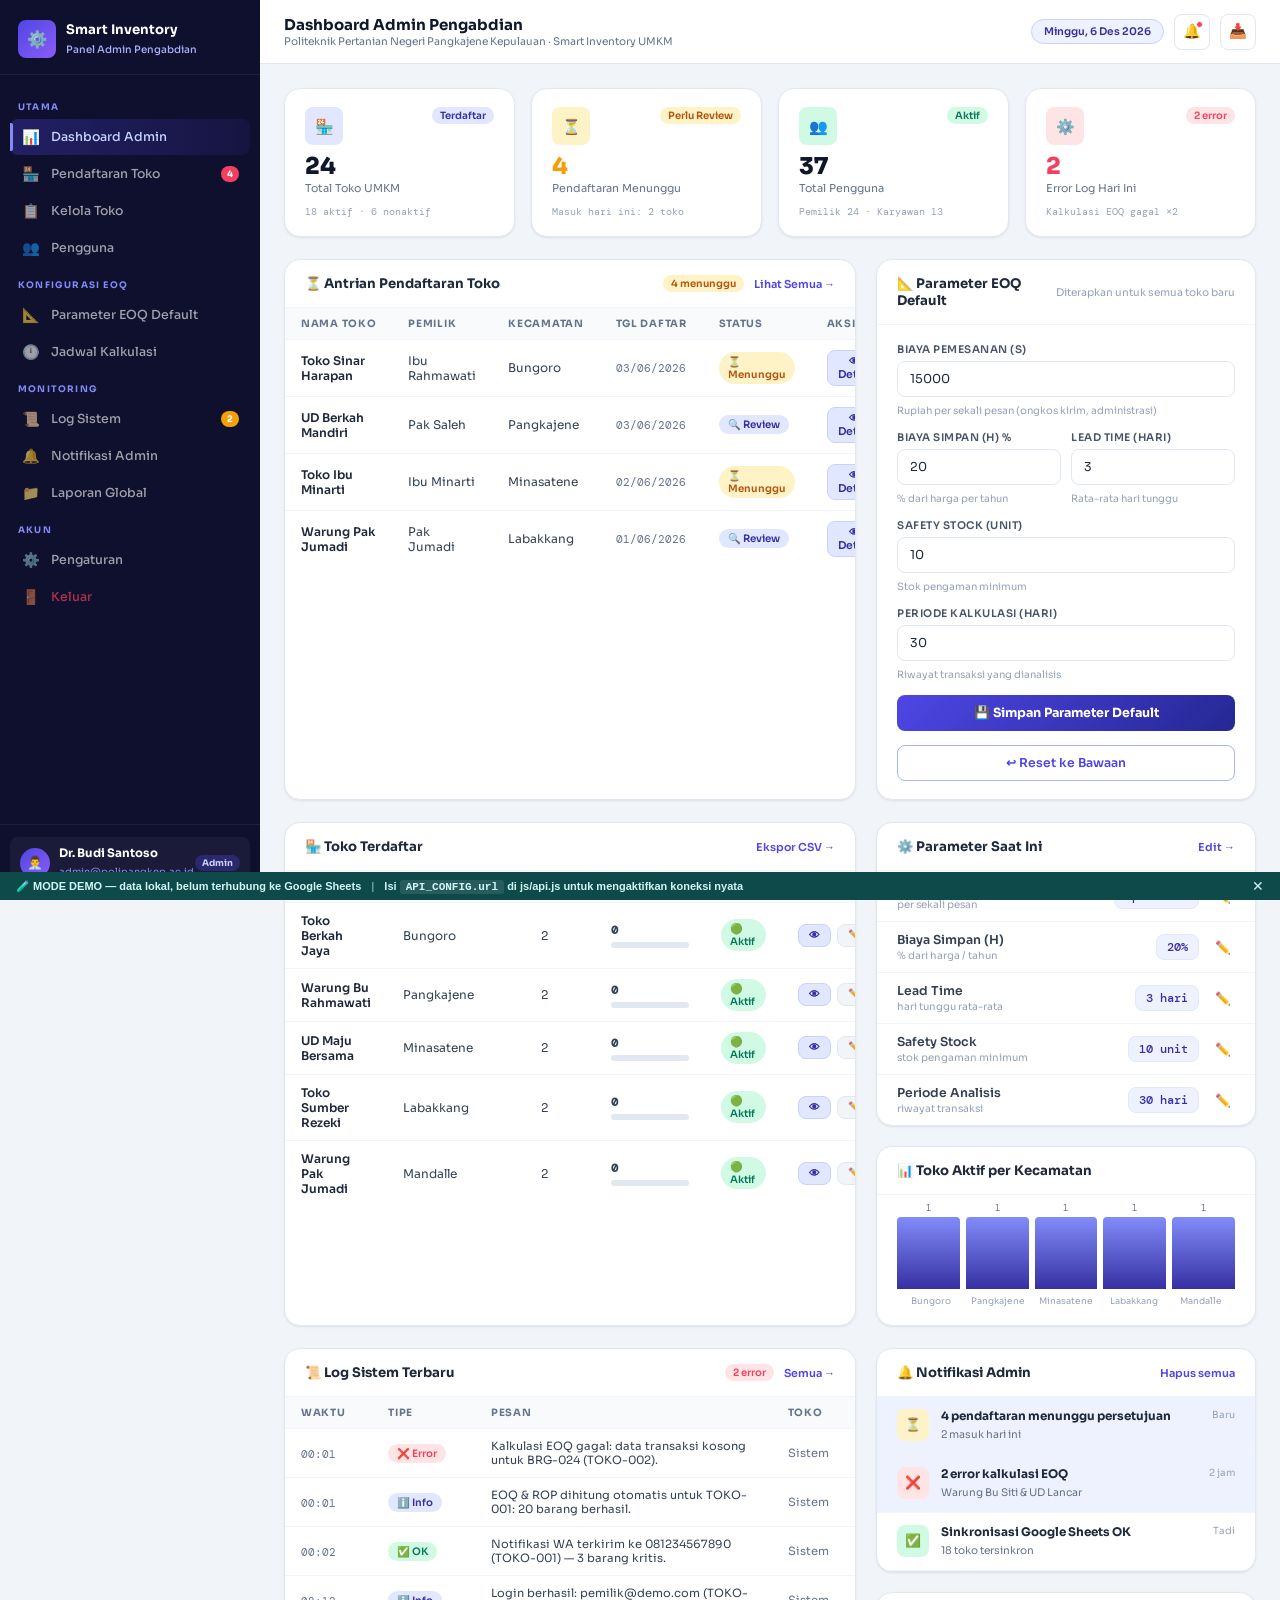
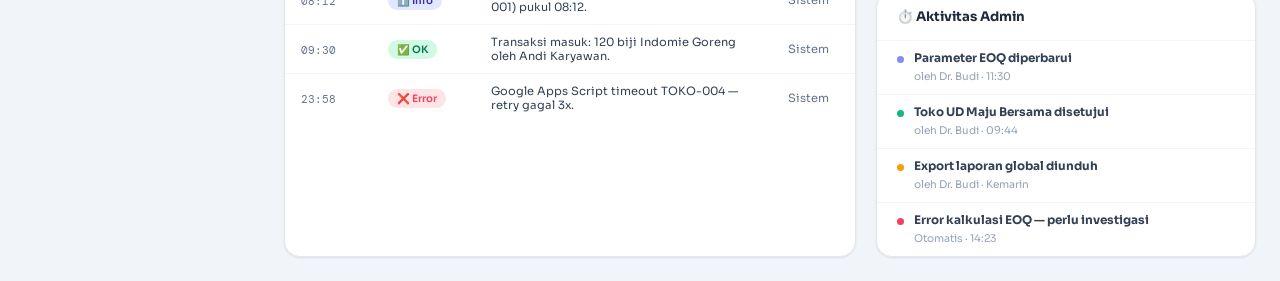
==== commit 00d6f08a: "Add files via upload" ====
--- a/admin.html
+++ b/admin.html
@@ -437,6 +437,8 @@
       .page { padding: 14px; }
     }
   </style>
+  <script src="js/auth.js"></script>
+  <script src="js/api.js"></script>
 </head>
 <body>
 
@@ -929,12 +931,16 @@
     if (!e || e.target === document.getElementById('modal-bg'))
       document.getElementById('modal-bg').classList.remove('open');
   }
-  function approveModal() {
+  async function approveModal() {
     if (!activeId) return;
-    alert(`✅ Toko berhasil disetujui!\nNotifikasi WhatsApp akan dikirim ke pemilik.`);
-    pendaftaranData.splice(pendaftaranData.findIndex(x => x.id === activeId), 1);
-    renderPendaftaran();
-    document.getElementById('modal-bg').classList.remove('open');
+    const catatan = document.getElementById('modal-note').value;
+    const res = await API.approveToko(activeId, catatan);
+    if (res.success) {
+      alert('✅ Toko berhasil disetujui!\nNotifikasi WhatsApp akan dikirim ke pemilik.');
+      pendaftaranData.splice(pendaftaranData.findIndex(x => x.id === activeId), 1);
+      renderPendaftaran();
+      document.getElementById('modal-bg').classList.remove('open');
+    }
   }
   function rejectModal() {
     if (!activeId) return;
@@ -950,10 +956,18 @@
   function quickReject(id)  { activeId = id; if (confirm('Tolak pendaftaran ini?')) { pendaftaranData.splice(pendaftaranData.findIndex(x=>x.id===id),1); renderPendaftaran(); } }
 
   /* ── SIMPAN EOQ ── */
-  function simpanEoq() {
+  async function simpanEoq() {
+    const params = {
+      biayaPesan:  parseFloat(document.getElementById('eoq-s').value)||15000,
+      biayaSimpan: parseFloat(document.getElementById('eoq-h').value)||20,
+      leadTime:    parseFloat(document.getElementById('eoq-lt').value)||3,
+      safetyStock: parseFloat(document.getElementById('eoq-ss').value)||10,
+      periode:     parseFloat(document.getElementById('eoq-period').value)||30,
+    };
+    const res = await API.saveEoqParams(params);
     const btn = document.querySelector('.btn-primary');
-    btn.innerHTML = '✅ Parameter Tersimpan!';
-    btn.style.background = 'var(--emerald-500)';
+    btn.innerHTML = res.success ? '✅ Parameter Tersimpan!' : '❌ Gagal Simpan';
+    btn.style.background = res.success ? 'var(--emerald-500)' : '#ef4444';
     setTimeout(() => { btn.innerHTML = '💾 Simpan Parameter Default'; btn.style.background = ''; }, 2000);
   }
   function resetEoq() {
@@ -988,13 +1002,28 @@
   function doLogout() { if(confirm('Keluar dari panel admin?')) window.location.href = 'index.html'; }
 
   /* ── INIT ── */
-  renderPendaftaran();
-  renderToko();
-  renderLog();
-  renderEoqParams();
-  renderChart();
-  renderNotif();
-  renderActivity();
+  async function loadAdminData() {
+    const [resPend, resToko, resLog] = await Promise.all([
+      API.getPendaftaran(),
+      API.getAllToko(),
+      API.getLog(12),
+    ]);
+    if (resPend.success) { pendaftaranData.length = 0; resPend.data.forEach(p => pendaftaranData.push(p)); }
+    if (resToko.success) {
+      tokoData.length = 0;
+      resToko.data.forEach(t => tokoData.push({ nama:t.nama, kec:t.kecamatan, pengguna:2, tx:0, status:t.status }));
+      kecData.length = 0;
+      const kecCount = {};
+      resToko.data.forEach(t => { kecCount[t.kecamatan] = (kecCount[t.kecamatan]||0)+1; });
+      Object.entries(kecCount).forEach(([kec,n]) => kecData.push({ kec, n }));
+    }
+    if (resLog.success) {
+      logData.length = 0;
+      resLog.data.forEach(l => logData.push({ waktu: l.waktu.split(' ')[1]||'—', tipe:l.tipe, pesan:l.pesan, toko:'Sistem' }));
+    }
+    renderPendaftaran(); renderToko(); renderLog(); renderEoqParams(); renderChart(); renderNotif(); renderActivity();
+  }
+  loadAdminData();
 </script>
 </body>
 </html>
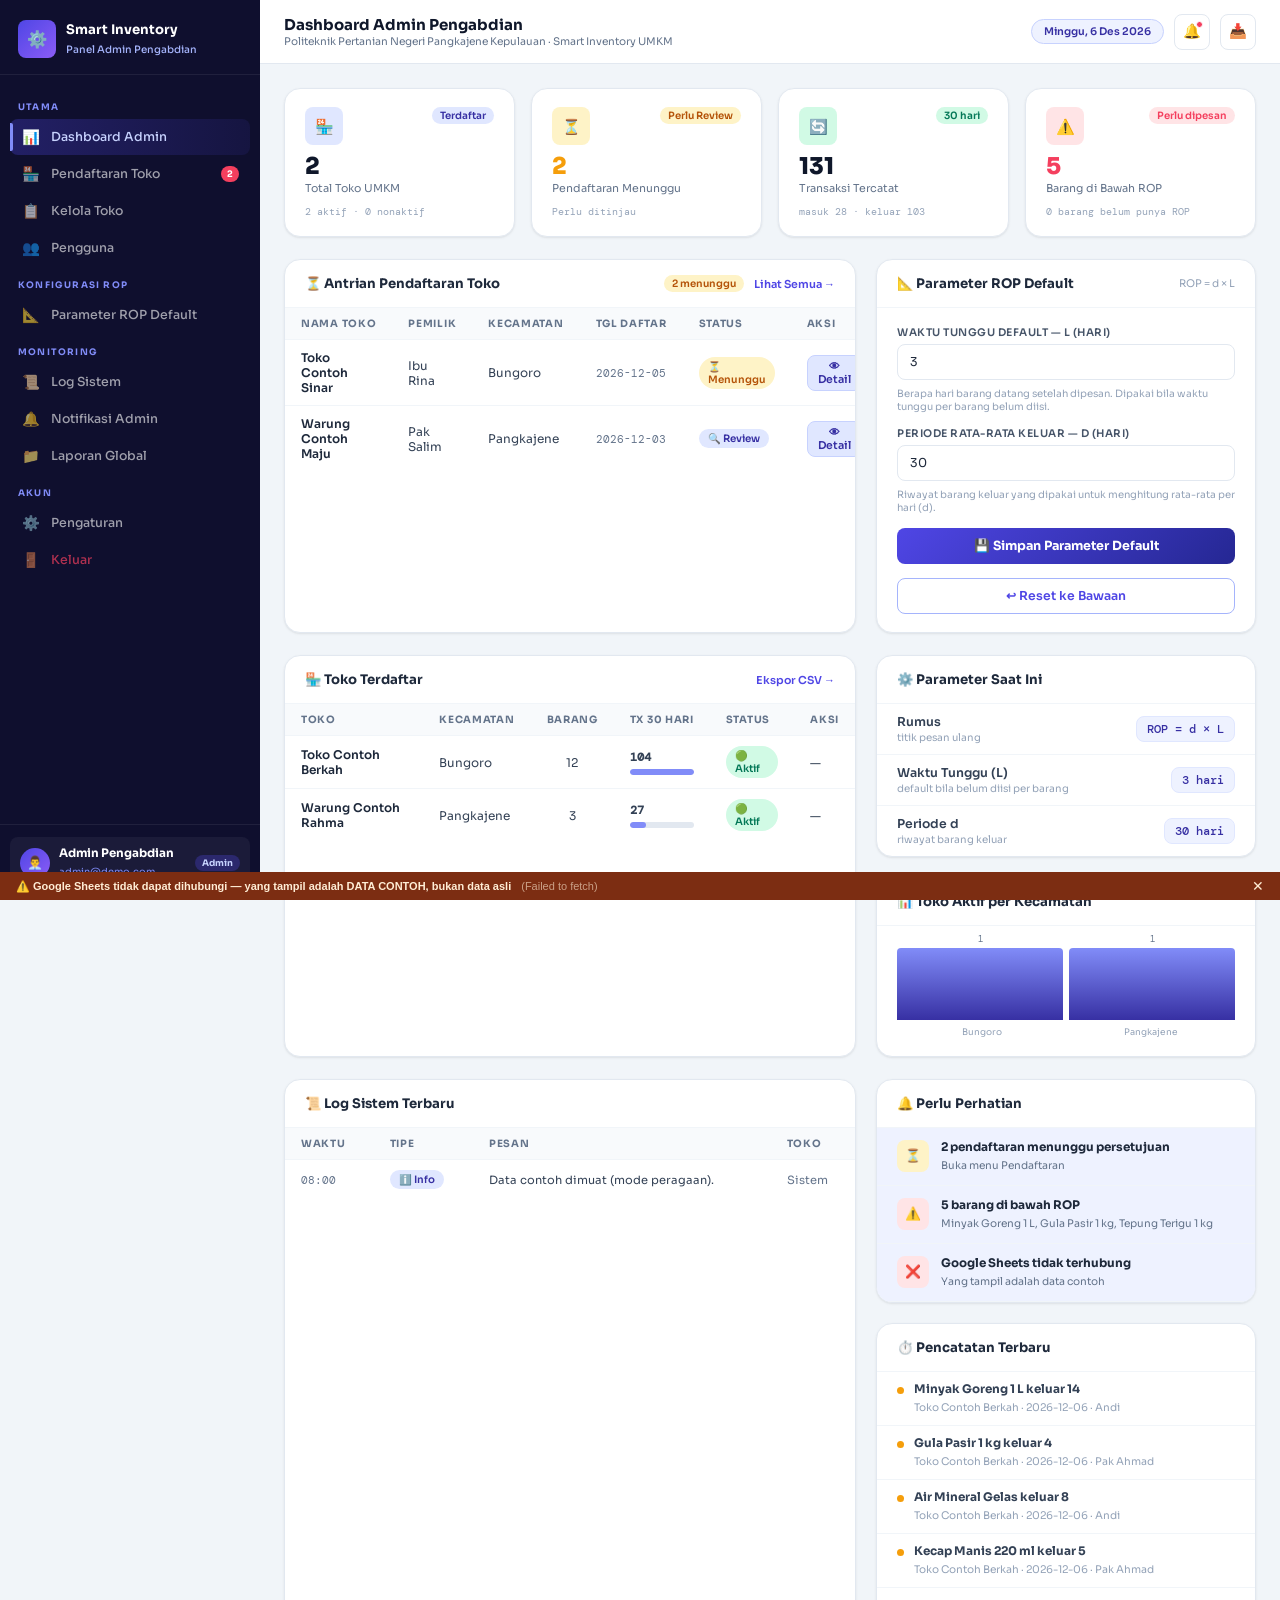
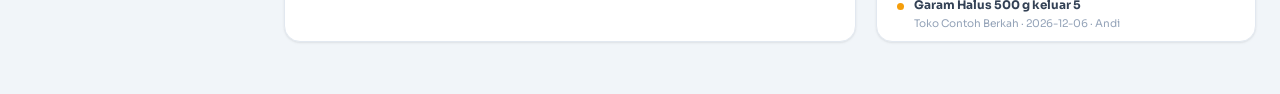
==== commit db059f0c: "Sesuaikan website dengan laporan akhir PkM - Pilihan mode di halaman masuk: UMKM atau Kelompok Tani " ====
--- a/admin.html
+++ b/admin.html
@@ -265,7 +265,7 @@
     .act-edit    { background: var(--slate-100);   color: var(--slate-600); border-color: var(--slate-200); }
     .act-edit:hover    { background: var(--slate-200); }
 
-    /* ── EOQ DEFAULT FORM ── */
+    /* ── ROP DEFAULT FORM ── */
     .eoq-form { padding: 18px 20px; display: flex; flex-direction: column; gap: 14px; }
     .fg { display: flex; flex-direction: column; gap: 5px; }
     .fl { font-size: .7rem; font-weight: 600; color: var(--slate-600); text-transform: uppercase; letter-spacing: .5px; }
@@ -298,7 +298,7 @@
     }
     .btn-secondary:hover { background: var(--indigo-50); }
 
-    /* ── EOQ PARAM TABLE ── */
+    /* ── ROP PARAM TABLE ── */
     .eoq-params { display: flex; flex-direction: column; }
     .eoq-param-row {
       display: flex; align-items: center; padding: 10px 20px;
@@ -437,6 +437,7 @@
       .page { padding: 14px; }
     }
   </style>
+  <script src="js/terms.js"></script>
   <script src="js/auth.js"></script>
   <script src="js/api.js"></script>
 </head>
@@ -461,7 +462,7 @@
     </a>
     <a class="sb-item" onclick="nav(this,'pendaftaran')">
       <span class="sb-icon">🏪</span> Pendaftaran Toko
-      <span class="sb-badge">4</span>
+      <span class="sb-badge" id="sb-pend" style="display:none">0</span>
     </a>
     <a class="sb-item" onclick="nav(this,'toko')">
       <span class="sb-icon">📋</span> Kelola Toko
@@ -470,18 +471,14 @@
       <span class="sb-icon">👥</span> Pengguna
     </a>
 
-    <div class="sb-section">Konfigurasi EOQ</div>
-    <a class="sb-item" onclick="nav(this,'eoq-default')">
-      <span class="sb-icon">📐</span> Parameter EOQ Default
-    </a>
-    <a class="sb-item" onclick="nav(this,'jadwal')">
-      <span class="sb-icon">🕛</span> Jadwal Kalkulasi
+    <div class="sb-section">Konfigurasi ROP</div>
+    <a class="sb-item" onclick="nav(this,'rop-default')">
+      <span class="sb-icon">📐</span> Parameter ROP Default
     </a>
 
     <div class="sb-section">Monitoring</div>
     <a class="sb-item" onclick="nav(this,'log')">
       <span class="sb-icon">📜</span> Log Sistem
-      <span class="sb-badge amber">2</span>
     </a>
     <a class="sb-item" onclick="nav(this,'notif-admin')">
       <span class="sb-icon">🔔</span> Notifikasi Admin
@@ -503,8 +500,8 @@
     <div class="sb-profile">
       <div class="sb-avatar">👨‍💼</div>
       <div class="sb-profile-meta">
-        <strong>Dr. Budi Santoso</strong>
-        <span>admin@polipangkep.ac.id</span>
+        <strong id="adm-nama">Admin Pengabdian</strong>
+        <span id="adm-email">admin@demo.com</span>
       </div>
       <span class="sb-role-chip">Admin</span>
     </div>
@@ -535,43 +532,43 @@
           <div class="stat-ico ico-indigo">🏪</div>
           <span class="chip-sm chip-indigo">Terdaftar</span>
         </div>
-        <div><div class="stat-val">24</div><div class="stat-lbl">Total Toko UMKM</div></div>
-        <div class="stat-sub">18 aktif · 6 nonaktif</div>
+        <div><div class="stat-val" id="st-toko">—</div><div class="stat-lbl">Total Toko UMKM</div></div>
+        <div class="stat-sub" id="st-toko-sub">—</div>
       </div>
       <div class="stat">
         <div class="stat-top">
           <div class="stat-ico ico-amber">⏳</div>
           <span class="chip-sm chip-amber">Perlu Review</span>
         </div>
-        <div><div class="stat-val" style="color:var(--amber-500)">4</div><div class="stat-lbl">Pendaftaran Menunggu</div></div>
-        <div class="stat-sub">Masuk hari ini: 2 toko</div>
+        <div><div class="stat-val" id="st-pend" style="color:var(--amber-500)">—</div><div class="stat-lbl">Pendaftaran Menunggu</div></div>
+        <div class="stat-sub" id="st-pend-sub">—</div>
       </div>
       <div class="stat">
         <div class="stat-top">
-          <div class="stat-ico ico-emerald">👥</div>
-          <span class="chip-sm chip-green">Aktif</span>
-        </div>
-        <div><div class="stat-val">37</div><div class="stat-lbl">Total Pengguna</div></div>
-        <div class="stat-sub">Pemilik 24 · Karyawan 13</div>
+          <div class="stat-ico ico-emerald">🔄</div>
+          <span class="chip-sm chip-green">30 hari</span>
+        </div>
+        <div><div class="stat-val" id="st-tx">—</div><div class="stat-lbl">Transaksi Tercatat</div></div>
+        <div class="stat-sub" id="st-tx-sub">—</div>
       </div>
       <div class="stat">
         <div class="stat-top">
-          <div class="stat-ico ico-rose">⚙️</div>
-          <span class="chip-sm chip-rose">2 error</span>
-        </div>
-        <div><div class="stat-val" style="color:var(--rose-500)">2</div><div class="stat-lbl">Error Log Hari Ini</div></div>
-        <div class="stat-sub">Kalkulasi EOQ gagal ×2</div>
+          <div class="stat-ico ico-rose">⚠️</div>
+          <span class="chip-sm chip-rose">Perlu dipesan</span>
+        </div>
+        <div><div class="stat-val" id="st-rop" style="color:var(--rose-500)">—</div><div class="stat-lbl">Barang di Bawah ROP</div></div>
+        <div class="stat-sub" id="st-rop-sub">—</div>
       </div>
     </div>
 
-    <!-- ROW 2: TABEL PENDAFTARAN + FORM EOQ DEFAULT -->
+    <!-- ROW 2: TABEL PENDAFTARAN + FORM ROP DEFAULT -->
     <div class="two-col">
 
       <!-- TABEL PENDAFTARAN TOKO -->
       <div class="card">
         <div class="card-head">
           <h3>⏳ Antrian Pendaftaran Toko</h3>
-          <span class="chip-sm chip-amber">4 menunggu</span>
+          <span class="chip-sm chip-amber" id="chip-pend">— menunggu</span>
           <a class="c-link" style="margin-left:auto">Lihat Semua →</a>
         </div>
         <div class="tw">
@@ -591,42 +588,25 @@
         </div>
       </div>
 
-      <!-- FORM EOQ DEFAULT -->
+      <!-- FORM ROP DEFAULT -->
       <div class="card">
         <div class="card-head">
-          <h3>📐 Parameter EOQ Default</h3>
-          <p>Diterapkan untuk semua toko baru</p>
+          <h3>📐 Parameter ROP Default</h3>
+          <p>ROP = d × L</p>
         </div>
         <div class="eoq-form">
           <div class="fg">
-            <span class="fl">Biaya Pemesanan (S)</span>
-            <input class="fc" type="number" id="eoq-s" value="15000" placeholder="cth: 15000" />
-            <span class="fc-hint">Rupiah per sekali pesan (ongkos kirim, administrasi)</span>
-          </div>
-          <div class="fc-row">
-            <div class="fg">
-              <span class="fl">Biaya Simpan (H) %</span>
-              <input class="fc" type="number" id="eoq-h" value="20" placeholder="cth: 20" />
-              <span class="fc-hint">% dari harga per tahun</span>
-            </div>
-            <div class="fg">
-              <span class="fl">Lead Time (hari)</span>
-              <input class="fc" type="number" id="eoq-lt" value="3" placeholder="cth: 3" />
-              <span class="fc-hint">Rata-rata hari tunggu</span>
-            </div>
+            <span class="fl">Waktu Tunggu Default — L (hari)</span>
+            <input class="fc" type="number" id="rop-lt" value="3" min="1" placeholder="cth: 3" />
+            <span class="fc-hint">Berapa hari barang datang setelah dipesan. Dipakai bila waktu tunggu per barang belum diisi.</span>
           </div>
           <div class="fg">
-            <span class="fl">Safety Stock (unit)</span>
-            <input class="fc" type="number" id="eoq-ss" value="10" placeholder="cth: 10" />
-            <span class="fc-hint">Stok pengaman minimum</span>
+            <span class="fl">Periode Rata-rata Keluar — d (hari)</span>
+            <input class="fc" type="number" id="rop-period" value="30" min="7" placeholder="cth: 30" />
+            <span class="fc-hint">Riwayat barang keluar yang dipakai untuk menghitung rata-rata per hari (d).</span>
           </div>
-          <div class="fg">
-            <span class="fl">Periode Kalkulasi (hari)</span>
-            <input class="fc" type="number" id="eoq-period" value="30" placeholder="cth: 30" />
-            <span class="fc-hint">Riwayat transaksi yang dianalisis</span>
-          </div>
-          <button class="btn-primary" onclick="simpanEoq()">💾 Simpan Parameter Default</button>
-          <button class="btn-secondary" onclick="resetEoq()">↩ Reset ke Bawaan</button>
+          <button class="btn-primary" onclick="simpanRop()">💾 Simpan Parameter Default</button>
+          <button class="btn-secondary" onclick="resetRop()">↩ Reset ke Bawaan</button>
         </div>
       </div>
     </div>
@@ -638,7 +618,7 @@
       <div class="card">
         <div class="card-head">
           <h3>🏪 Toko Terdaftar</h3>
-          <a class="c-link">Ekspor CSV →</a>
+          <a class="c-link" onclick="eksporToko()">Ekspor CSV →</a>
         </div>
         <div class="tw">
           <table>
@@ -646,8 +626,8 @@
               <tr>
                 <th>Toko</th>
                 <th>Kecamatan</th>
-                <th>Pengguna</th>
-                <th>Tx Bulan Ini</th>
+                <th>Barang</th>
+                <th>Tx 30 Hari</th>
                 <th>Status</th>
                 <th>Aksi</th>
               </tr>
@@ -662,7 +642,7 @@
 
         <!-- PARAMETER BERLAKU -->
         <div class="card">
-          <div class="card-head"><h3>⚙️ Parameter Saat Ini</h3><a class="c-link">Edit →</a></div>
+          <div class="card-head"><h3>⚙️ Parameter Saat Ini</h3></div>
           <div class="eoq-params" id="eoq-params-list"></div>
         </div>
 
@@ -685,8 +665,7 @@
       <div class="card">
         <div class="card-head">
           <h3>📜 Log Sistem Terbaru</h3>
-          <span class="chip-sm chip-rose">2 error</span>
-          <a class="c-link" style="margin-left:auto">Semua →</a>
+          <span class="chip-sm chip-rose" id="chip-log" style="display:none"></span>
         </div>
         <div class="tw">
           <table>
@@ -699,11 +678,11 @@
       <!-- NOTIF ADMIN + AKTIVITAS -->
       <div style="display:flex;flex-direction:column;gap:20px;">
         <div class="card">
-          <div class="card-head"><h3>🔔 Notifikasi Admin</h3><a class="c-link">Hapus semua</a></div>
+          <div class="card-head"><h3>🔔 Perlu Perhatian</h3></div>
           <div id="notif-admin"></div>
         </div>
         <div class="card">
-          <div class="card-head"><h3>⏱️ Aktivitas Admin</h3></div>
+          <div class="card-head"><h3>⏱️ Pencatatan Terbaru</h3></div>
           <div class="tiny-feed" id="tiny-feed"></div>
         </div>
       </div>
@@ -753,55 +732,19 @@
 <!-- ═══ SCRIPT ═══ -->
 <script>
   /* ── DATA ── */
-  const pendaftaranData = [
-    { id:1, nama:'Toko Sinar Harapan',   pemilik:'Ibu Rahmawati', kec:'Bungoro',    tgl:'03/06/2026', status:'pending',  hp:'0812-3456-7890', jenis:'Sembako', barang:'~35 item' },
-    { id:2, nama:'UD Berkah Mandiri',    pemilik:'Pak Saleh',     kec:'Pangkajene', tgl:'03/06/2026', status:'review',   hp:'0813-2222-3333', jenis:'Kelontong','barang':'~50 item' },
-    { id:3, nama:'Toko Ibu Minarti',     pemilik:'Ibu Minarti',   kec:'Minasatene', tgl:'02/06/2026', status:'pending',  hp:'0815-4444-5555', jenis:'Sembako', barang:'~20 item' },
-    { id:4, nama:'Warung Pak Jumadi',    pemilik:'Pak Jumadi',    kec:'Labakkang',  tgl:'01/06/2026', status:'review',   hp:'0817-6666-7777', jenis:'Warung',  barang:'~15 item' },
-  ];
-
-  const tokoData = [
-    { nama:'Toko Berkah Jaya',   kec:'Bungoro',    pengguna:3, tx:142, status:'aktif'    },
-    { nama:'UD Maju Bersama',    kec:'Pangkajene', pengguna:2, tx:98,  status:'aktif'    },
-    { nama:'Toko Pak Ahmad',     kec:'Bungoro',    pengguna:4, tx:215, status:'aktif'    },
-    { nama:'Warung Bu Siti',     kec:'Minasatene', pengguna:1, tx:67,  status:'aktif'    },
-    { nama:'UD Lancar Jaya',     kec:'Labakkang',  pengguna:2, tx:0,   status:'nonaktif' },
-    { nama:'Toko Sumber Rezeki', kec:'Bungoro',    pengguna:3, tx:183, status:'aktif'    },
-  ];
-
-  const logData = [
-    { waktu:'14:23', tipe:'error',   pesan:'Kalkulasi EOQ gagal — data transaksi kosong',  toko:'Warung Bu Siti'  },
-    { waktu:'12:10', tipe:'error',   pesan:'Google Apps Script timeout pada sinkronisasi',  toko:'UD Lancar Jaya'  },
-    { waktu:'10:05', tipe:'info',    pesan:'EOQ/ROP dihitung ulang untuk 18 toko',          toko:'Sistem'          },
-    { waktu:'09:44', tipe:'success', pesan:'Pendaftaran toko disetujui: UD Maju Bersama',   toko:'Admin'           },
-    { waktu:'00:00', tipe:'info',    pesan:'Kalkulasi otomatis tengah malam berhasil',       toko:'Sistem'          },
-  ];
-
-  const eoqParams = [
-    { nama:'Biaya Pemesanan (S)', desc:'per sekali pesan',     val:'Rp 15.000' },
-    { nama:'Biaya Simpan (H)',    desc:'% dari harga / tahun', val:'20%'       },
-    { nama:'Lead Time',           desc:'hari tunggu rata-rata', val:'3 hari'   },
-    { nama:'Safety Stock',        desc:'stok pengaman minimum', val:'10 unit'  },
-    { nama:'Periode Analisis',    desc:'riwayat transaksi',     val:'30 hari'  },
-  ];
-
-  const notifAdminData = [
-    { ico:'⏳', bg:'var(--amber-100)', col:'#b45309', judul:'4 pendaftaran menunggu persetujuan', ket:'2 masuk hari ini', waktu:'Baru', unread:true  },
-    { ico:'❌', bg:'var(--rose-100)',  col:'var(--rose-500)', judul:'2 error kalkulasi EOQ',      ket:'Warung Bu Siti & UD Lancar', waktu:'2 jam', unread:true  },
-    { ico:'✅', bg:'var(--emerald-100)','col':'#047857', judul:'Sinkronisasi Google Sheets OK',  ket:'18 toko tersinkron', waktu:'Tadi', unread:false },
-  ];
-
-  const actData = [
-    { dot:'d-indigo',  txt:'Parameter EOQ diperbarui',                sub:'oleh Dr. Budi · 11:30', },
-    { dot:'d-emerald', txt:'Toko UD Maju Bersama disetujui',          sub:'oleh Dr. Budi · 09:44', },
-    { dot:'d-amber',   txt:'Export laporan global diunduh',           sub:'oleh Dr. Budi · Kemarin', },
-    { dot:'d-rose',    txt:'Error kalkulasi EOQ — perlu investigasi', sub:'Otomatis · 14:23', },
-  ];
-
-  const kecData = [
-    { kec:'Bungoro',    n:7 }, { kec:'Pangkajene', n:5 },
-    { kec:'Minasatene', n:4 }, { kec:'Labakkang',  n:3 }, { kec:'Mandalle', n:3 },
-  ];
+  const pendaftaranData = [];
+  const tokoData = [];
+  const logData = [];
+  let ropParams = { leadTime: 3, periode: 30 };
+  let notifAdminData = [];
+  let actData = [];
+  const kecData = [];
+  let barangAll = [], txAll = [];
+  const escH = v => String(v ?? '').replace(/[&<>"']/g, c => ({'&':'&amp;','<':'&lt;','>':'&gt;','"':'&quot;',"'":'&#39;'}[c]));
+  const sesi = (() => { try { return JSON.parse(sessionStorage.getItem('si_user') || '{}'); } catch { return {}; } })();
+  if (sesi.nama) document.getElementById('adm-nama').textContent = sesi.nama;
+  if (sesi.email) document.getElementById('adm-email').textContent = sesi.email;
+  try { const rp = JSON.parse(localStorage.getItem('si_rop_params') || 'null'); if (rp) ropParams = rp; } catch {}
 
   /* ── TANGGAL ── */
   const hariArr  = ['Minggu','Senin','Selasa','Rabu','Kamis','Jumat','Sabtu'];
@@ -832,24 +775,20 @@
   /* ── RENDER TOKO ── */
   function renderToko() {
     document.getElementById('tbl-toko').innerHTML = tokoData.map(t => {
-      const persen = Math.min(100, Math.round(t.tx / 250 * 100));
+      const maxTx = Math.max(1, ...tokoData.map(x => x.tx));
+      const persen = Math.round(t.tx / maxTx * 100);
       return `<tr>
-        <td class="td-bold">${t.nama}</td>
-        <td>${t.kec}</td>
-        <td style="text-align:center">${t.pengguna}</td>
+        <td class="td-bold">${escH(t.nama)}</td>
+        <td>${escH(t.kec)}</td>
+        <td style="text-align:center">${t.barang}</td>
         <td>
           <span style="font-family:'DM Mono',monospace;font-size:.78rem;font-weight:600;">${t.tx}</span>
           <div class="prog-wrap"><div class="prog-fill" style="width:${persen}%;background:var(--indigo-400)"></div></div>
         </td>
         <td><span class="badge ${t.status === 'aktif' ? 'b-aktif' : 'b-nonaktif'}">${t.status === 'aktif' ? '🟢 Aktif' : '⚫ Nonaktif'}</span></td>
-        <td>
-          <div class="act-row">
-            <button class="act-btn act-view">👁</button>
-            <button class="act-btn act-edit">✏️</button>
-          </div>
-        </td>
+        <td>—</td>
       </tr>`;
-    }).join('');
+    }).join('') || `<tr><td colspan="6" style="text-align:center;color:var(--slate-400);padding:20px">Belum ada data.</td></tr>`;
   }
 
   /* ── RENDER LOG ── */
@@ -865,16 +804,20 @@
       </tr>`).join('');
   }
 
-  /* ── RENDER EOQ PARAMS ── */
-  function renderEoqParams() {
-    document.getElementById('eoq-params-list').innerHTML = eoqParams.map(p => `
+  /* ── RENDER PARAMETER ROP ── */
+  function renderRopParams() {
+    const list = [
+      { nama: 'Rumus', desc: 'titik pesan ulang', val: 'ROP = d × L' },
+      { nama: 'Waktu Tunggu (L)', desc: 'default bila belum diisi per barang', val: ropParams.leadTime + ' hari' },
+      { nama: 'Periode d', desc: 'riwayat barang keluar', val: ropParams.periode + ' hari' },
+    ];
+    document.getElementById('eoq-params-list').innerHTML = list.map(p => `
       <div class="eoq-param-row">
         <div class="epr-left">
           <div class="epr-name">${p.nama}</div>
           <div class="epr-desc">${p.desc}</div>
         </div>
         <div class="epr-val">${p.val}</div>
-        <button class="epr-edit" title="Edit">✏️</button>
       </div>`).join('');
   }
 
@@ -936,7 +879,7 @@
     const catatan = document.getElementById('modal-note').value;
     const res = await API.approveToko(activeId, catatan);
     if (res.success) {
-      alert('✅ Toko berhasil disetujui!\nNotifikasi WhatsApp akan dikirim ke pemilik.');
+      alert('✅ Pendaftaran disetujui. Hubungi pemilik untuk memberi tahu akunnya sudah aktif.');
       pendaftaranData.splice(pendaftaranData.findIndex(x => x.id === activeId), 1);
       renderPendaftaran();
       document.getElementById('modal-bg').classList.remove('open');
@@ -955,27 +898,27 @@
   function quickApprove(id) { activeId = id; approveModal(); }
   function quickReject(id)  { activeId = id; if (confirm('Tolak pendaftaran ini?')) { pendaftaranData.splice(pendaftaranData.findIndex(x=>x.id===id),1); renderPendaftaran(); } }
 
-  /* ── SIMPAN EOQ ── */
-  async function simpanEoq() {
+  /* ── SIMPAN PARAMETER ROP ── */
+  async function simpanRop() {
     const params = {
-      biayaPesan:  parseFloat(document.getElementById('eoq-s').value)||15000,
-      biayaSimpan: parseFloat(document.getElementById('eoq-h').value)||20,
-      leadTime:    parseFloat(document.getElementById('eoq-lt').value)||3,
-      safetyStock: parseFloat(document.getElementById('eoq-ss').value)||10,
-      periode:     parseFloat(document.getElementById('eoq-period').value)||30,
+      leadTime: parseFloat(document.getElementById('rop-lt').value) || 3,
+      periode:  parseFloat(document.getElementById('rop-period').value) || 30,
     };
-    const res = await API.saveEoqParams(params);
+    const res = await API.saveRopParams(params);
     const btn = document.querySelector('.btn-primary');
+    if (res.success) { ropParams = params; try { localStorage.setItem('si_rop_params', JSON.stringify(params)); } catch {} renderRopParams(); }
     btn.innerHTML = res.success ? '✅ Parameter Tersimpan!' : '❌ Gagal Simpan';
     btn.style.background = res.success ? 'var(--emerald-500)' : '#ef4444';
     setTimeout(() => { btn.innerHTML = '💾 Simpan Parameter Default'; btn.style.background = ''; }, 2000);
   }
-  function resetEoq() {
-    document.getElementById('eoq-s').value = 15000;
-    document.getElementById('eoq-h').value = 20;
-    document.getElementById('eoq-lt').value = 3;
-    document.getElementById('eoq-ss').value = 10;
-    document.getElementById('eoq-period').value = 30;
+  function resetRop() {
+    document.getElementById('rop-lt').value = 3;
+    document.getElementById('rop-period').value = 30;
+  }
+  function eksporToko() {
+    API.unduhCSV('daftar-toko.csv', tokoData, [
+      { label: 'Nama', key: 'nama' }, { label: 'Kecamatan', key: 'kec' }, { label: 'Jenis Barang', key: 'barang' },
+      { label: 'Transaksi 30 Hari', key: 'tx' }, { label: 'Status', key: 'status' }]);
   }
 
   /* ── NAV ── */
@@ -983,7 +926,7 @@
     const titles = {
       dashboard:'Dashboard Admin Pengabdian', pendaftaran:'Pendaftaran Toko',
       toko:'Kelola Toko UMKM', pengguna:'Manajemen Pengguna',
-      'eoq-default':'Parameter EOQ Default', jadwal:'Jadwal Kalkulasi Otomatis',
+      'rop-default':'Parameter ROP Default',
       log:'Log Sistem', 'notif-admin':'Notifikasi Admin',
       laporan:'Laporan Global', pengaturan:'Pengaturan Sistem',
     };
@@ -1003,25 +946,71 @@
 
   /* ── INIT ── */
   async function loadAdminData() {
-    const [resPend, resToko, resLog] = await Promise.all([
-      API.getPendaftaran(),
-      API.getAllToko(),
-      API.getLog(12),
+    const [resPend, resToko, resLog, resB, resT] = await Promise.all([
+      API.getPendaftaran(), API.getAllToko(), API.getLog(12), API.getBarang(), API.getTransaksi(undefined, 10000),
     ]);
+    barangAll = resB.success ? resB.data : [];
+    txAll = resT.success ? resT.data.map(t => ({ ...t, tanggal: API.tglISO(t.tanggal) })) : [];
+    const b30 = (() => { const d = new Date(); d.setDate(d.getDate() - 29); return API.tglISO(d.toISOString()); })();
+    const tx30 = txAll.filter(t => t.tanggal >= b30);
+    const kritis = barangAll.filter(b => Number(b.rop) > 0 && Number(b.stok) <= Number(b.rop));
+
     if (resPend.success) { pendaftaranData.length = 0; resPend.data.forEach(p => pendaftaranData.push(p)); }
     if (resToko.success) {
       tokoData.length = 0;
-      resToko.data.forEach(t => tokoData.push({ nama:t.nama, kec:t.kecamatan, pengguna:2, tx:0, status:t.status }));
+      resToko.data.forEach(t => tokoData.push({
+        id: t.id, nama: t.nama, kec: t.kecamatan, status: t.status,
+        barang: barangAll.filter(b => b.tokoId === t.id).length,
+        tx: tx30.filter(x => x.tokoId === t.id).length,
+      }));
       kecData.length = 0;
       const kecCount = {};
-      resToko.data.forEach(t => { kecCount[t.kecamatan] = (kecCount[t.kecamatan]||0)+1; });
-      Object.entries(kecCount).forEach(([kec,n]) => kecData.push({ kec, n }));
+      resToko.data.forEach(t => { kecCount[t.kecamatan] = (kecCount[t.kecamatan] || 0) + 1; });
+      Object.entries(kecCount).forEach(([kec, n]) => kecData.push({ kec, n }));
     }
     if (resLog.success) {
       logData.length = 0;
-      resLog.data.forEach(l => logData.push({ waktu: l.waktu.split(' ')[1]||'—', tipe:l.tipe, pesan:l.pesan, toko:'Sistem' }));
-    }
-    renderPendaftaran(); renderToko(); renderLog(); renderEoqParams(); renderChart(); renderNotif(); renderActivity();
+      resLog.data.forEach(l => logData.push({ waktu: String(l.waktu || '').split(' ')[1] || '—', tipe: l.tipe, pesan: l.pesan, toko: 'Sistem' }));
+    }
+    const nErr = logData.filter(l => l.tipe === 'error').length;
+    const chipLog = document.getElementById('chip-log');
+    chipLog.textContent = `${nErr} error`; chipLog.style.display = nErr ? '' : 'none';
+
+    // statistik
+    const aktif = tokoData.filter(t => t.status === 'aktif').length;
+    const pend = pendaftaranData.length;
+    document.getElementById('st-toko').textContent = tokoData.length;
+    document.getElementById('st-toko-sub').textContent = `${aktif} aktif · ${tokoData.length - aktif} nonaktif`;
+    document.getElementById('st-pend').textContent = pend;
+    document.getElementById('st-pend-sub').textContent = pend ? 'Perlu ditinjau' : 'Tidak ada antrian';
+    document.getElementById('chip-pend').textContent = `${pend} menunggu`;
+    const sb = document.getElementById('sb-pend'); sb.textContent = pend; sb.style.display = pend ? '' : 'none';
+    document.getElementById('st-tx').textContent = tx30.length;
+    document.getElementById('st-tx-sub').textContent = `masuk ${tx30.filter(t => t.jenis === 'masuk').length} · keluar ${tx30.filter(t => t.jenis === 'keluar').length}`;
+    document.getElementById('st-rop').textContent = kritis.length;
+    document.getElementById('st-rop-sub').textContent = `${barangAll.filter(b => !(Number(b.rop) > 0)).length} barang belum punya ROP`;
+
+    // perlu perhatian (dari data, bukan teks tetap)
+    notifAdminData = [];
+    if (pend) notifAdminData.push({ ico: '⏳', bg: 'var(--amber-100)', col: '#b45309', judul: `${pend} pendaftaran menunggu persetujuan`, ket: 'Buka menu Pendaftaran', waktu: '', unread: true });
+    if (kritis.length) notifAdminData.push({ ico: '⚠️', bg: 'var(--rose-100)', col: 'var(--rose-500)', judul: `${kritis.length} barang di bawah ROP`, ket: kritis.slice(0, 3).map(b => b.nama).join(', '), waktu: '', unread: true });
+    const konek = API.statusKoneksi();
+    notifAdminData.push(konek === 'live'
+      ? { ico: '✅', bg: 'var(--emerald-100)', col: '#047857', judul: 'Terhubung ke Google Sheets', ket: `${tokoData.length} toko terbaca`, waktu: '', unread: false }
+      : { ico: '❌', bg: 'var(--rose-100)', col: 'var(--rose-500)', judul: 'Google Sheets tidak terhubung', ket: 'Yang tampil adalah data contoh', waktu: '', unread: true });
+
+    // pencatatan terbaru
+    const namaB = id => (barangAll.find(b => b.id === id) || {}).nama || id;
+    const namaT = id => (tokoData.find(t => t.id === id) || {}).nama || id;
+    actData = txAll.slice(0, 5).map(t => ({
+      dot: t.jenis === 'masuk' ? 'd-emerald' : 'd-amber',
+      txt: `${namaB(t.barangId)} ${t.jenis} ${t.jumlah}`,
+      sub: `${namaT(t.tokoId)} · ${t.tanggal}${t.oleh ? ' · ' + t.oleh : ''}`,
+    }));
+
+    document.getElementById('rop-lt').value = ropParams.leadTime;
+    document.getElementById('rop-period').value = ropParams.periode;
+    renderPendaftaran(); renderToko(); renderLog(); renderRopParams(); renderChart(); renderNotif(); renderActivity();
   }
   loadAdminData();
 </script>
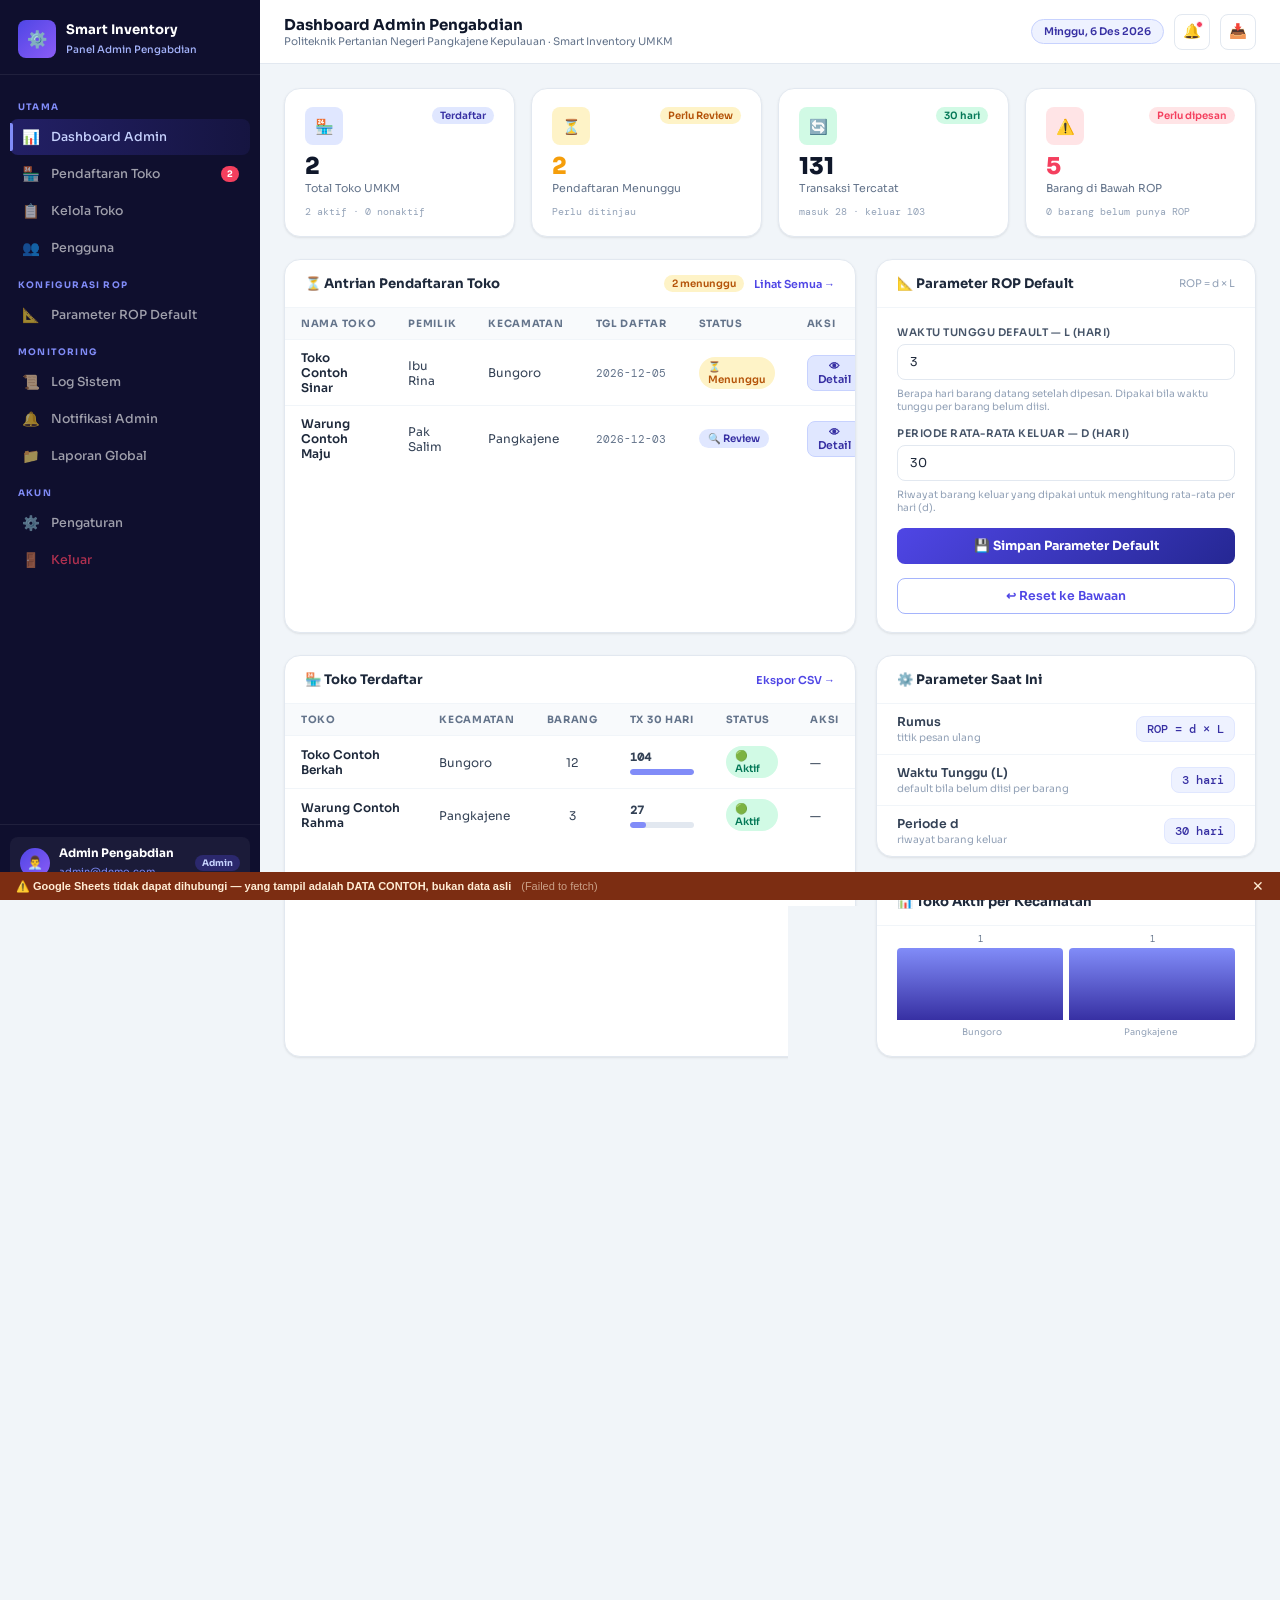
==== commit 4a065e24: "Tambah server Apps Script baru untuk mode Kelompok Tani - apps-script/Code.gs: backend lengkap satu " ====
--- a/admin.html
+++ b/admin.html
@@ -757,16 +757,16 @@
   function renderPendaftaran() {
     document.getElementById('tbl-pendaftaran').innerHTML = pendaftaranData.map(p => `
       <tr>
-        <td class="td-bold">${p.nama}</td>
-        <td>${p.pemilik}</td>
-        <td>${p.kec}</td>
+        <td class="td-bold">${escH(p.nama)}</td>
+        <td>${escH(p.pemilik)}</td>
+        <td>${escH(p.kec)}</td>
         <td><span class="td-mono">${p.tgl}</span></td>
         <td><span class="badge ${p.status === 'pending' ? 'b-pending' : 'b-review'}">${p.status === 'pending' ? '⏳ Menunggu' : '🔍 Review'}</span></td>
         <td>
           <div class="act-row">
-            <button class="act-btn act-view" onclick="openModal(${p.id})">👁 Detail</button>
-            <button class="act-btn act-approve" onclick="quickApprove(${p.id})">✅</button>
-            <button class="act-btn act-reject"  onclick="quickReject(${p.id})">❌</button>
+            <button class="act-btn act-view" onclick="openModal('${escH(p.id)}')">👁 Detail</button>
+            <button class="act-btn act-approve" onclick="quickApprove('${escH(p.id)}')">✅</button>
+            <button class="act-btn act-reject"  onclick="quickReject('${escH(p.id)}')">❌</button>
           </div>
         </td>
       </tr>`).join('');
@@ -858,7 +858,7 @@
   let activeId = null;
   function openModal(id) {
     activeId = id;
-    const p = pendaftaranData.find(x => x.id === id);
+    const p = pendaftaranData.find(x => String(x.id) === String(id));
     document.getElementById('modal-nama').textContent    = p.nama;
     document.getElementById('modal-pemilik').textContent = 'Pemilik: ' + p.pemilik;
     document.getElementById('md-kec').textContent        = p.kec;
@@ -880,23 +880,25 @@
     const res = await API.approveToko(activeId, catatan);
     if (res.success) {
       alert('✅ Pendaftaran disetujui. Hubungi pemilik untuk memberi tahu akunnya sudah aktif.');
-      pendaftaranData.splice(pendaftaranData.findIndex(x => x.id === activeId), 1);
+      pendaftaranData.splice(pendaftaranData.findIndex(x => String(x.id) === String(activeId)), 1);
       renderPendaftaran();
       document.getElementById('modal-bg').classList.remove('open');
-    }
-  }
-  function rejectModal() {
+      loadAdminData();
+    } else alert('❌ ' + (res.msg || 'Gagal menyetujui.'));
+  }
+  async function rejectModal() {
     if (!activeId) return;
     const note = document.getElementById('modal-note').value;
-    if (confirm('Yakin menolak pendaftaran ini?')) {
-      alert(`❌ Pendaftaran ditolak.\nCatatan: ${note || '(tidak ada)'}`);
-      pendaftaranData.splice(pendaftaranData.findIndex(x => x.id === activeId), 1);
-      renderPendaftaran();
-      document.getElementById('modal-bg').classList.remove('open');
-    }
+    if (!confirm('Yakin menolak pendaftaran ini?')) return;
+    const res = await API.rejectToko(activeId, note);
+    if (!res.success) { alert('❌ ' + (res.msg || 'Gagal menolak.')); return; }
+    pendaftaranData.splice(pendaftaranData.findIndex(x => String(x.id) === String(activeId)), 1);
+    renderPendaftaran();
+    document.getElementById('modal-bg').classList.remove('open');
+    loadAdminData();
   }
   function quickApprove(id) { activeId = id; approveModal(); }
-  function quickReject(id)  { activeId = id; if (confirm('Tolak pendaftaran ini?')) { pendaftaranData.splice(pendaftaranData.findIndex(x=>x.id===id),1); renderPendaftaran(); } }
+  function quickReject(id)  { activeId = id; rejectModal(); }
 
   /* ── SIMPAN PARAMETER ROP ── */
   async function simpanRop() {
